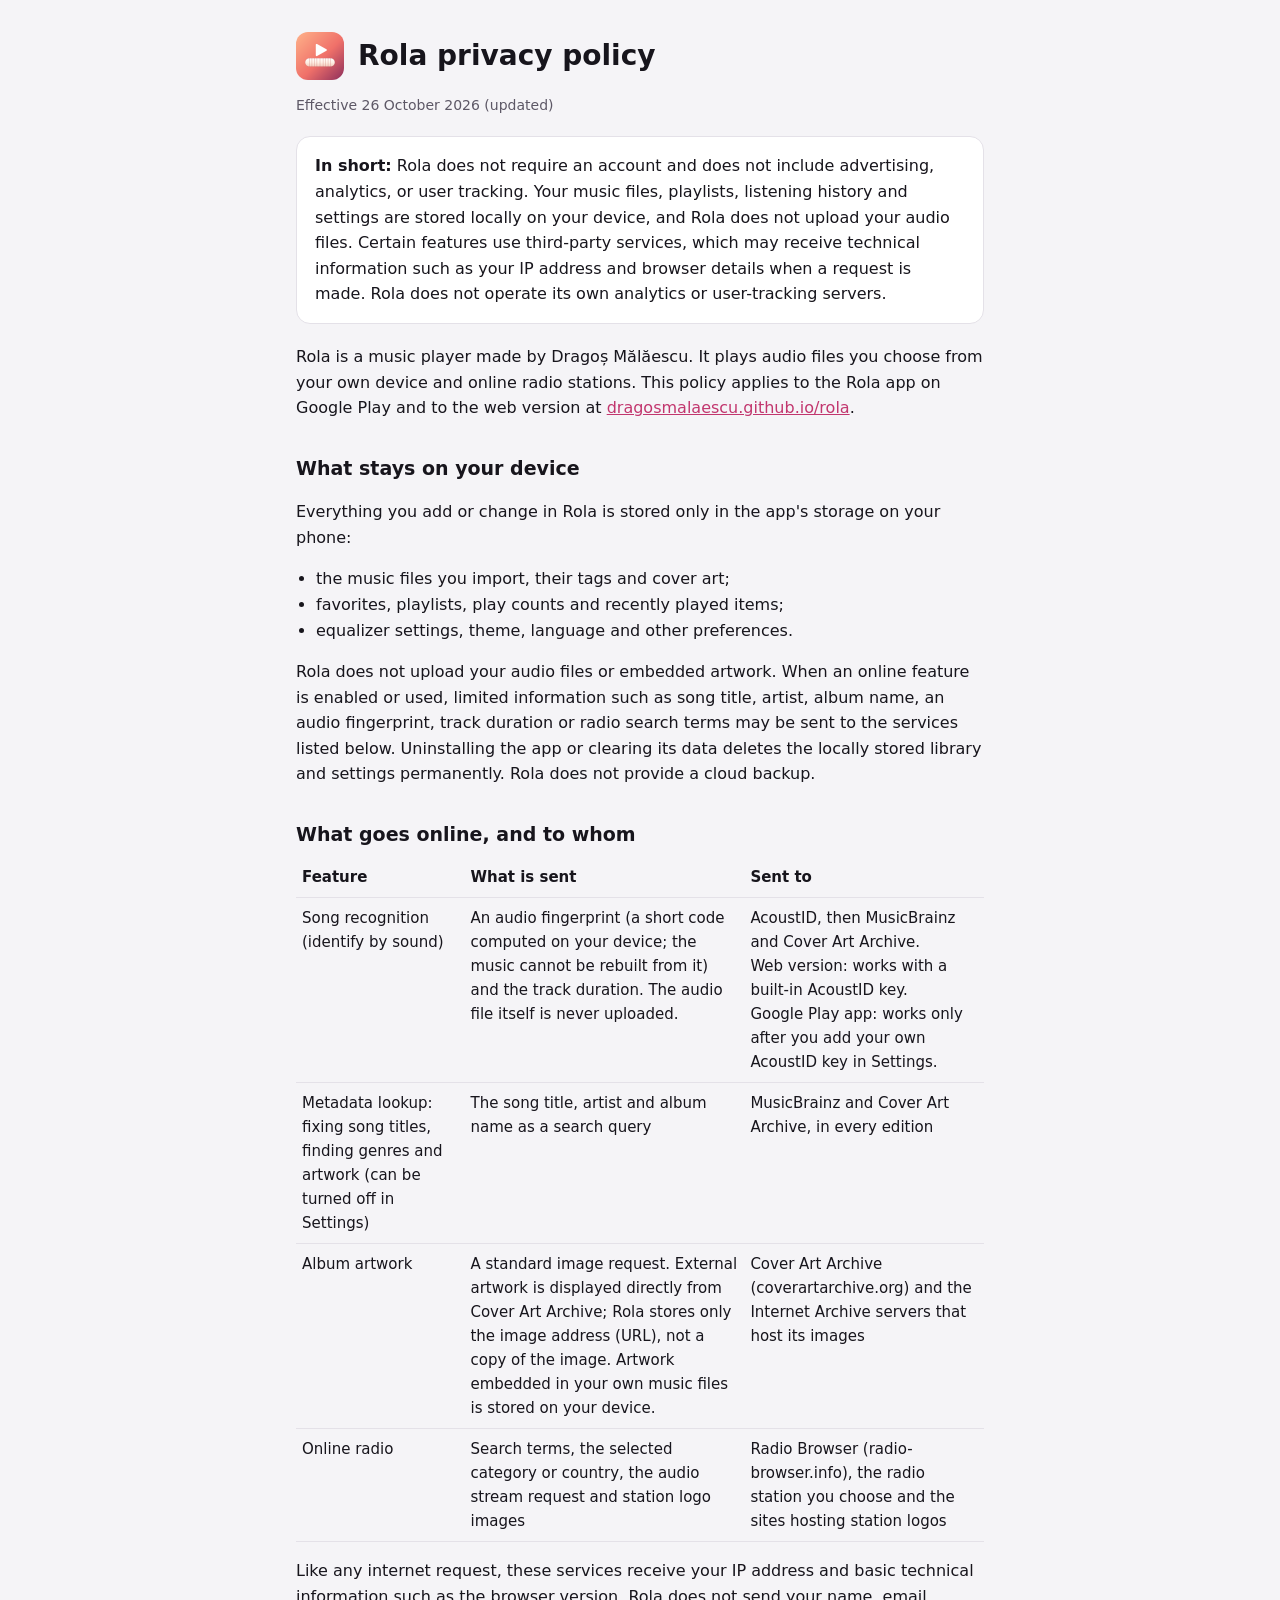
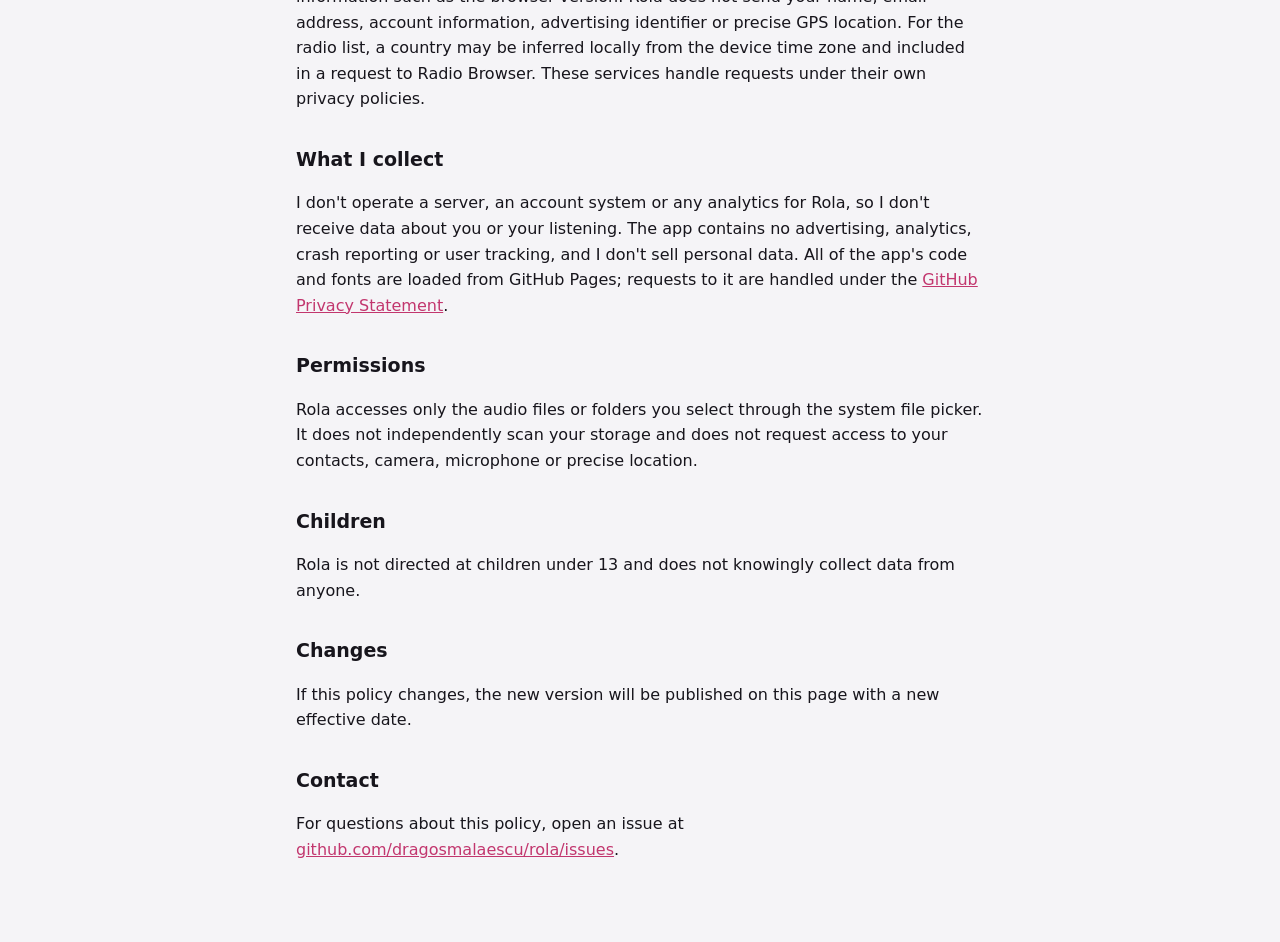
==== privacy.html @ ba3ff647 "Add files via upload" ====
<!doctype html>
<html lang="en">
<head>
<meta charset="utf-8">
<meta name="viewport" content="width=device-width,initial-scale=1">
<title>Rola – Privacy Policy</title>
<link rel="icon" href="favicon-32.png">
<style>
:root{--bg:#F5F4F7;--fg:#17151c;--muted:#5d5866;--card:#fff;--line:#e4e1e8;--acc:#c2366e}
@media (prefers-color-scheme:dark){:root{--bg:#0E0D11;--fg:#f2f0f5;--muted:#a7a1b0;--card:#18161d;--line:#2a2731;--acc:#f0619d}}
*{box-sizing:border-box}
body{margin:0;background:var(--bg);color:var(--fg);font:16px/1.6 system-ui,-apple-system,"Segoe UI",Roboto,sans-serif}
main{max-width:720px;margin:0 auto;padding:32px 16px 64px}
header{display:flex;align-items:center;gap:14px;margin-bottom:8px}
header img{width:48px;height:48px;border-radius:12px}
h1{font-size:28px;line-height:1.2;margin:0}
h2{font-size:19px;margin:32px 0 8px}
p,li{color:var(--fg)}
.muted{color:var(--muted);font-size:14px}
.card{background:var(--card);border:1px solid var(--line);border-radius:14px;padding:16px 18px;margin:20px 0}
ul{padding-left:20px}
a{color:var(--acc)}
.card p{margin:0}
table{width:100%;border-collapse:collapse;font-size:15px}
th,td{text-align:left;padding:8px 6px;border-bottom:1px solid var(--line);vertical-align:top}
th{font-weight:600}
</style>
</head>
<body>
<main>
<header><img src="icon-192.png" alt=""><h1>Rola privacy policy</h1></header>
<p class="muted">Effective 26 October 2026 (updated)</p>

<div class="card">
<p><strong>In short:</strong> Rola does not require an account and does not include advertising, analytics, or user tracking. Your music files, playlists, listening history and settings are stored locally on your device, and Rola does not upload your audio files. Certain features use third-party services, which may receive technical information such as your IP address and browser details when a request is made. Rola does not operate its own analytics or user-tracking servers.</p>
</div>

<p>Rola is a music player made by Dragoș Mălăescu. It plays audio files you choose from your own device and online radio stations. This policy applies to the Rola app on Google Play and to the web version at <a href="https://dragosmalaescu.github.io/rola/">dragosmalaescu.github.io/rola</a>.</p>

<h2>What stays on your device</h2>
<p>Everything you add or change in Rola is stored only in the app's storage on your phone:</p>
<ul>
<li>the music files you import, their tags and cover art;</li>
<li>favorites, playlists, play counts and recently played items;</li>
<li>equalizer settings, theme, language and other preferences.</li>
</ul>
<p>Rola does not upload your audio files or embedded artwork. When an online feature is enabled or used, limited information such as song title, artist, album name, an audio fingerprint, track duration or radio search terms may be sent to the services listed below. Uninstalling the app or clearing its data deletes the locally stored library and settings permanently. Rola does not provide a cloud backup.</p>

<h2>What goes online, and to whom</h2>
<table>
<tr><th>Feature</th><th>What is sent</th><th>Sent to</th></tr>
<tr><td>Song recognition (identify by sound)</td><td>An audio fingerprint (a short code computed on your device; the music cannot be rebuilt from it) and the track duration. The audio file itself is never uploaded.</td><td>AcoustID, then MusicBrainz and Cover Art Archive.<br>Web version: works with a built-in AcoustID key.<br>Google Play app: works only after you add your own AcoustID key in Settings.</td></tr>
<tr><td>Metadata lookup: fixing song titles, finding genres and artwork (can be turned off in Settings)</td><td>The song title, artist and album name as a search query</td><td>MusicBrainz and Cover Art Archive, in every edition</td></tr>
<tr><td>Album artwork</td><td>A standard image request. External artwork is displayed directly from Cover Art Archive; Rola stores only the image address (URL), not a copy of the image. Artwork embedded in your own music files is stored on your device.</td><td>Cover Art Archive (coverartarchive.org) and the Internet Archive servers that host its images</td></tr>
<tr><td>Online radio</td><td>Search terms, the selected category or country, the audio stream request and station logo images</td><td>Radio Browser (radio-browser.info), the radio station you choose and the sites hosting station logos</td></tr>
</table>
<p>Like any internet request, these services receive your IP address and basic technical information such as the browser version. Rola does not send your name, email address, account information, advertising identifier or precise GPS location. For the radio list, a country may be inferred locally from the device time zone and included in a request to Radio Browser. These services handle requests under their own privacy policies.</p>

<h2>What I collect</h2>
<p>I don't operate a server, an account system or any analytics for Rola, so I don't receive data about you or your listening. The app contains no advertising, analytics, crash reporting or user tracking, and I don't sell personal data. All of the app's code and fonts are loaded from GitHub Pages; requests to it are handled under the <a href="https://docs.github.com/en/site-policy/privacy-policies/github-general-privacy-statement">GitHub Privacy Statement</a>.</p>

<h2>Permissions</h2>
<p>Rola accesses only the audio files or folders you select through the system file picker. It does not independently scan your storage and does not request access to your contacts, camera, microphone or precise location.</p>

<h2>Children</h2>
<p>Rola is not directed at children under 13 and does not knowingly collect data from anyone.</p>

<h2>Changes</h2>
<p>If this policy changes, the new version will be published on this page with a new effective date.</p>

<h2>Contact</h2>
<p>For questions about this policy, open an issue at <a href="https://github.com/dragosmalaescu/rola/issues">github.com/dragosmalaescu/rola/issues</a>.</p>
</main>
</body>
</html>
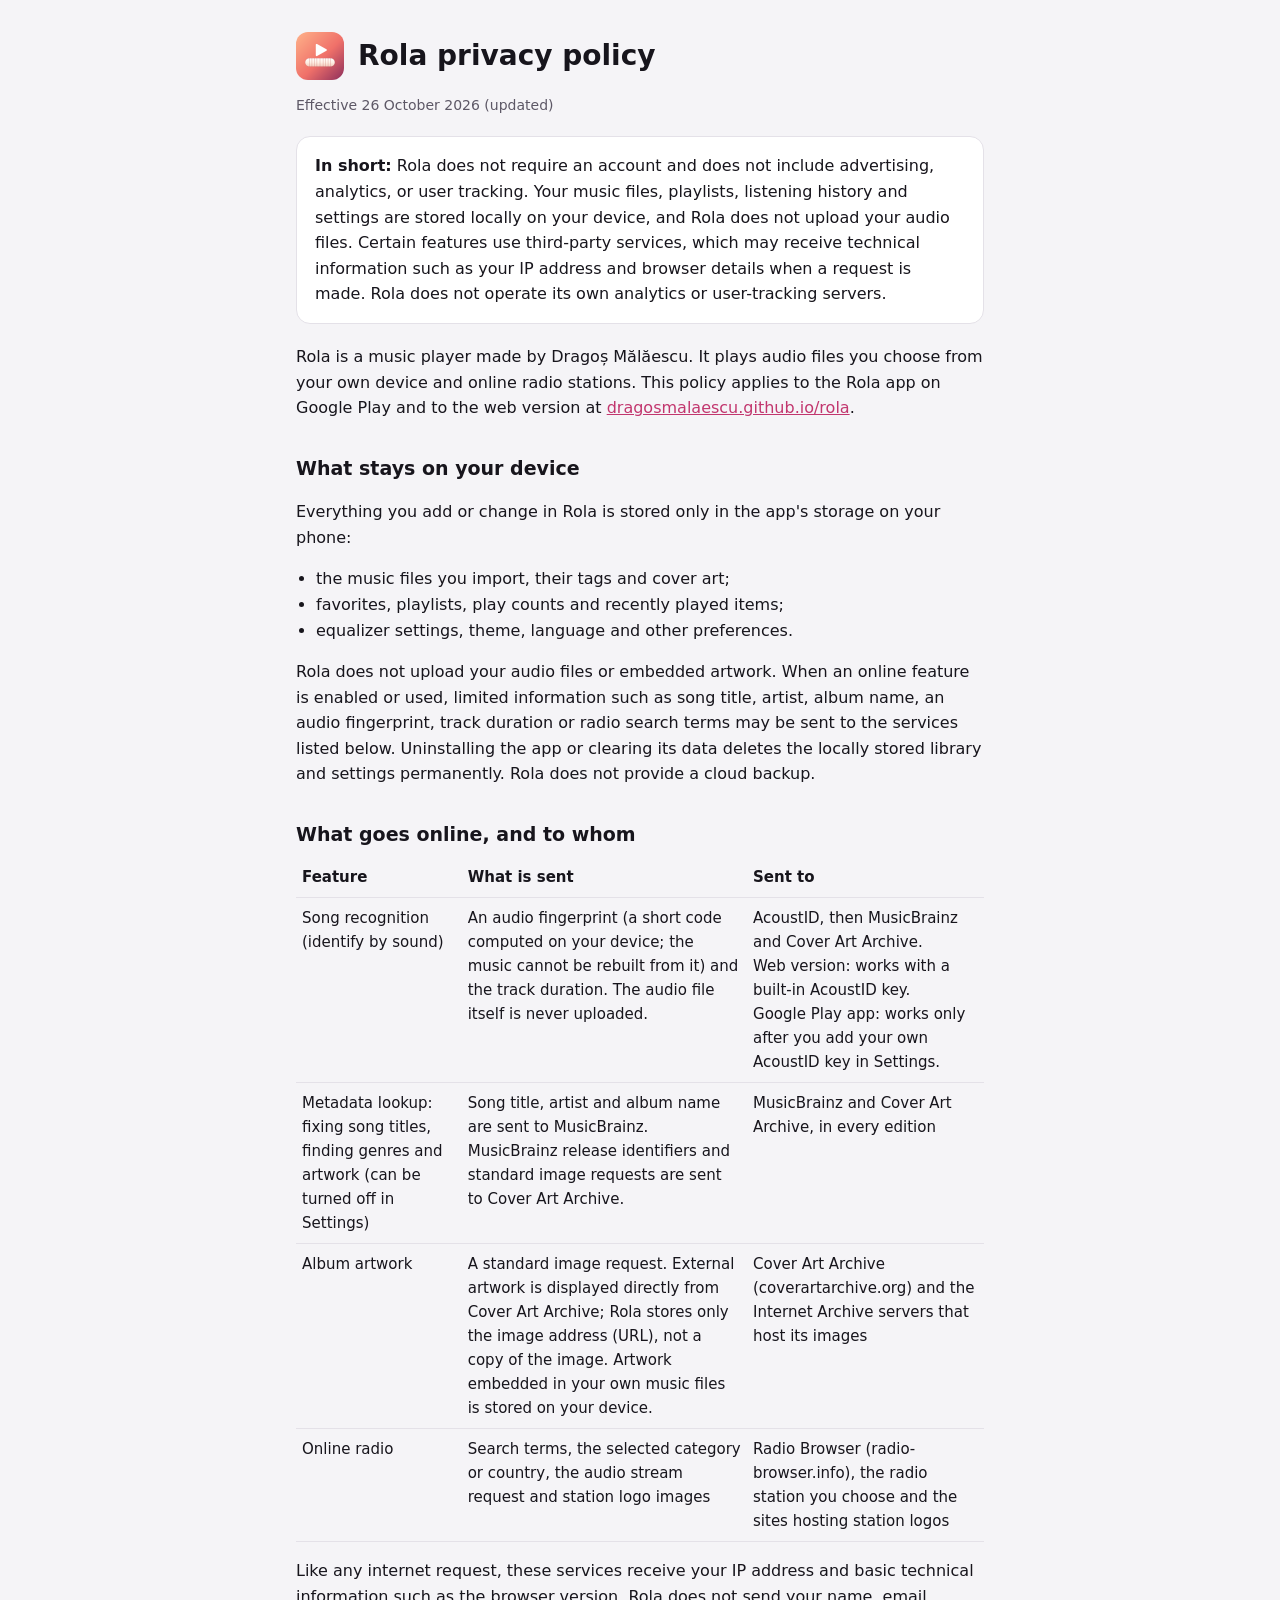
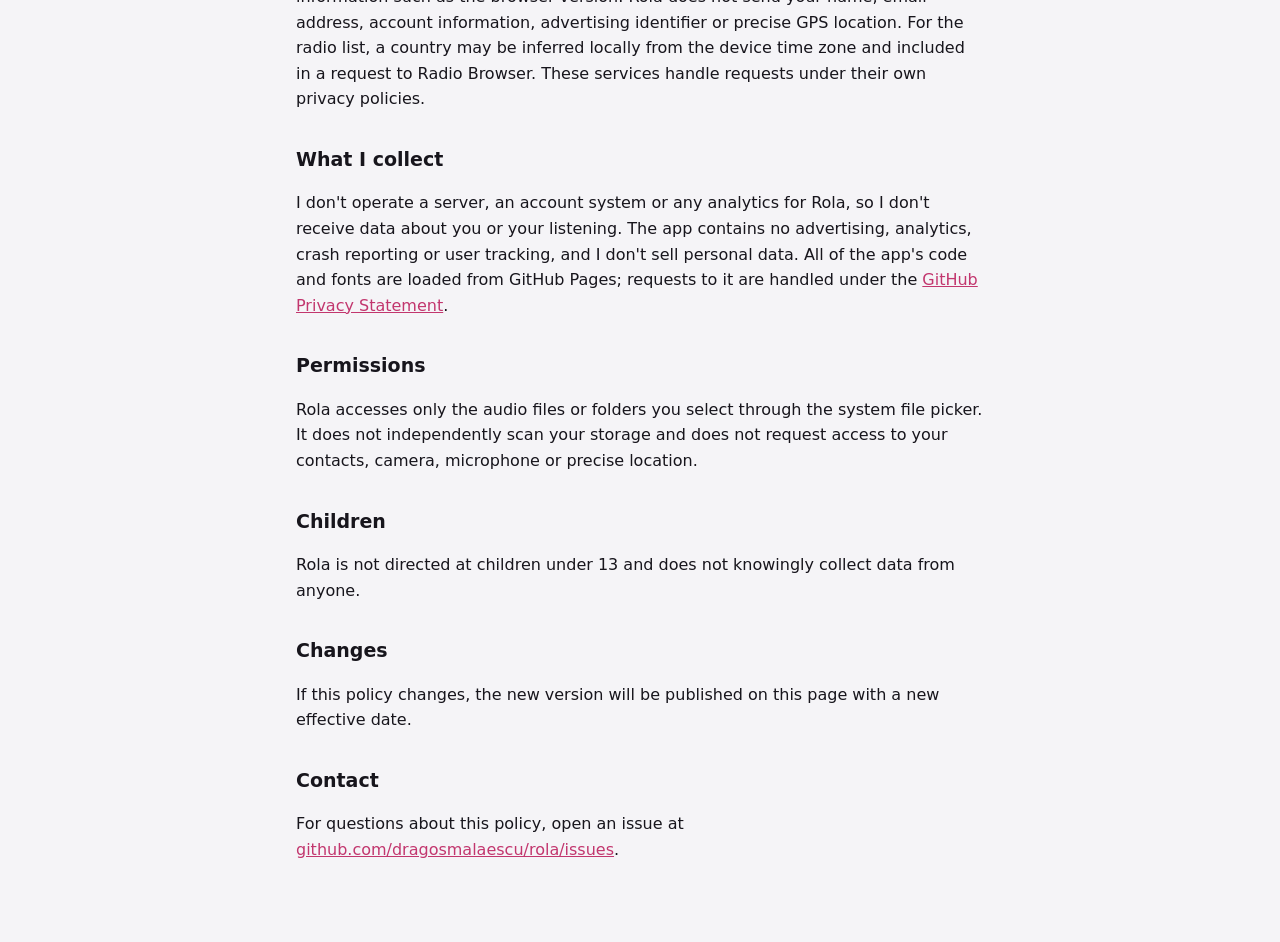
==== commit 057b3aa8: "Add files via upload" ====
--- a/privacy.html
+++ b/privacy.html
@@ -50,7 +50,7 @@
 <table>
 <tr><th>Feature</th><th>What is sent</th><th>Sent to</th></tr>
 <tr><td>Song recognition (identify by sound)</td><td>An audio fingerprint (a short code computed on your device; the music cannot be rebuilt from it) and the track duration. The audio file itself is never uploaded.</td><td>AcoustID, then MusicBrainz and Cover Art Archive.<br>Web version: works with a built-in AcoustID key.<br>Google Play app: works only after you add your own AcoustID key in Settings.</td></tr>
-<tr><td>Metadata lookup: fixing song titles, finding genres and artwork (can be turned off in Settings)</td><td>The song title, artist and album name as a search query</td><td>MusicBrainz and Cover Art Archive, in every edition</td></tr>
+<tr><td>Metadata lookup: fixing song titles, finding genres and artwork (can be turned off in Settings)</td><td>Song title, artist and album name are sent to MusicBrainz. MusicBrainz release identifiers and standard image requests are sent to Cover Art Archive.</td><td>MusicBrainz and Cover Art Archive, in every edition</td></tr>
 <tr><td>Album artwork</td><td>A standard image request. External artwork is displayed directly from Cover Art Archive; Rola stores only the image address (URL), not a copy of the image. Artwork embedded in your own music files is stored on your device.</td><td>Cover Art Archive (coverartarchive.org) and the Internet Archive servers that host its images</td></tr>
 <tr><td>Online radio</td><td>Search terms, the selected category or country, the audio stream request and station logo images</td><td>Radio Browser (radio-browser.info), the radio station you choose and the sites hosting station logos</td></tr>
 </table>
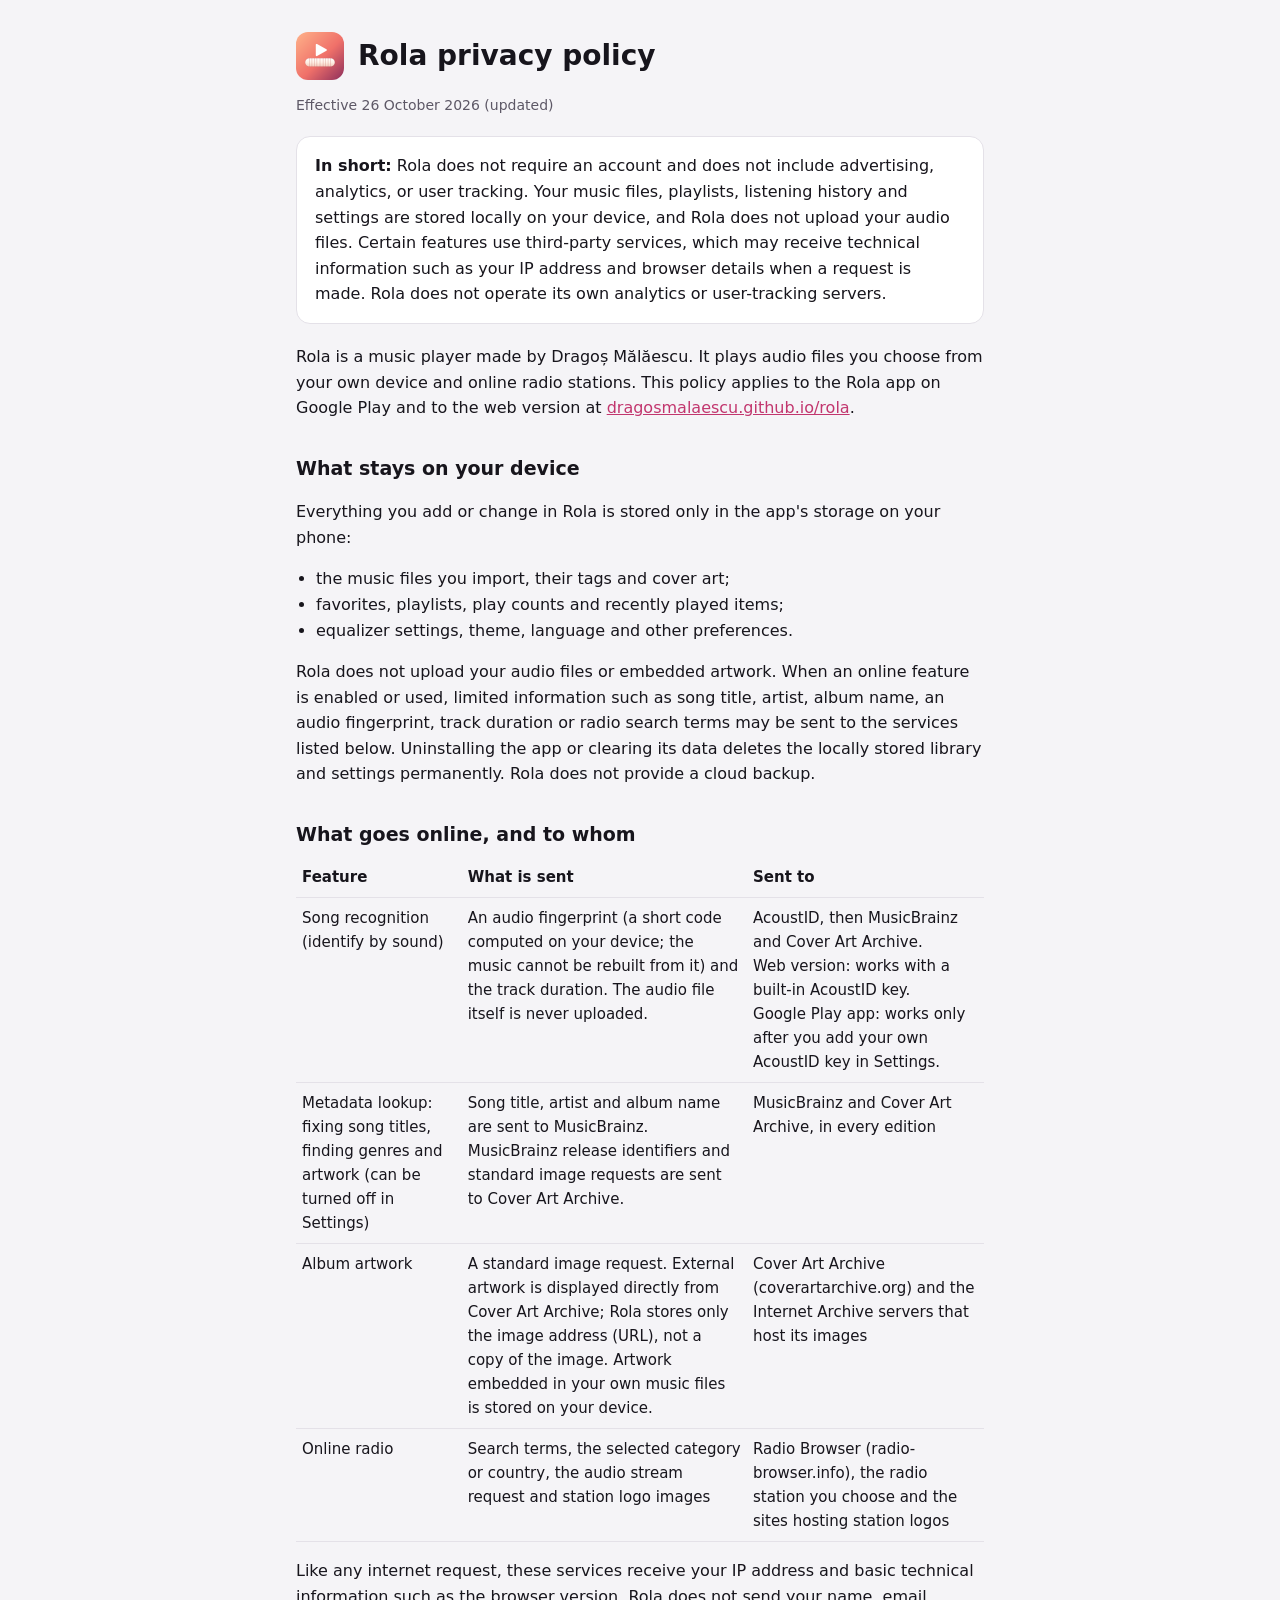
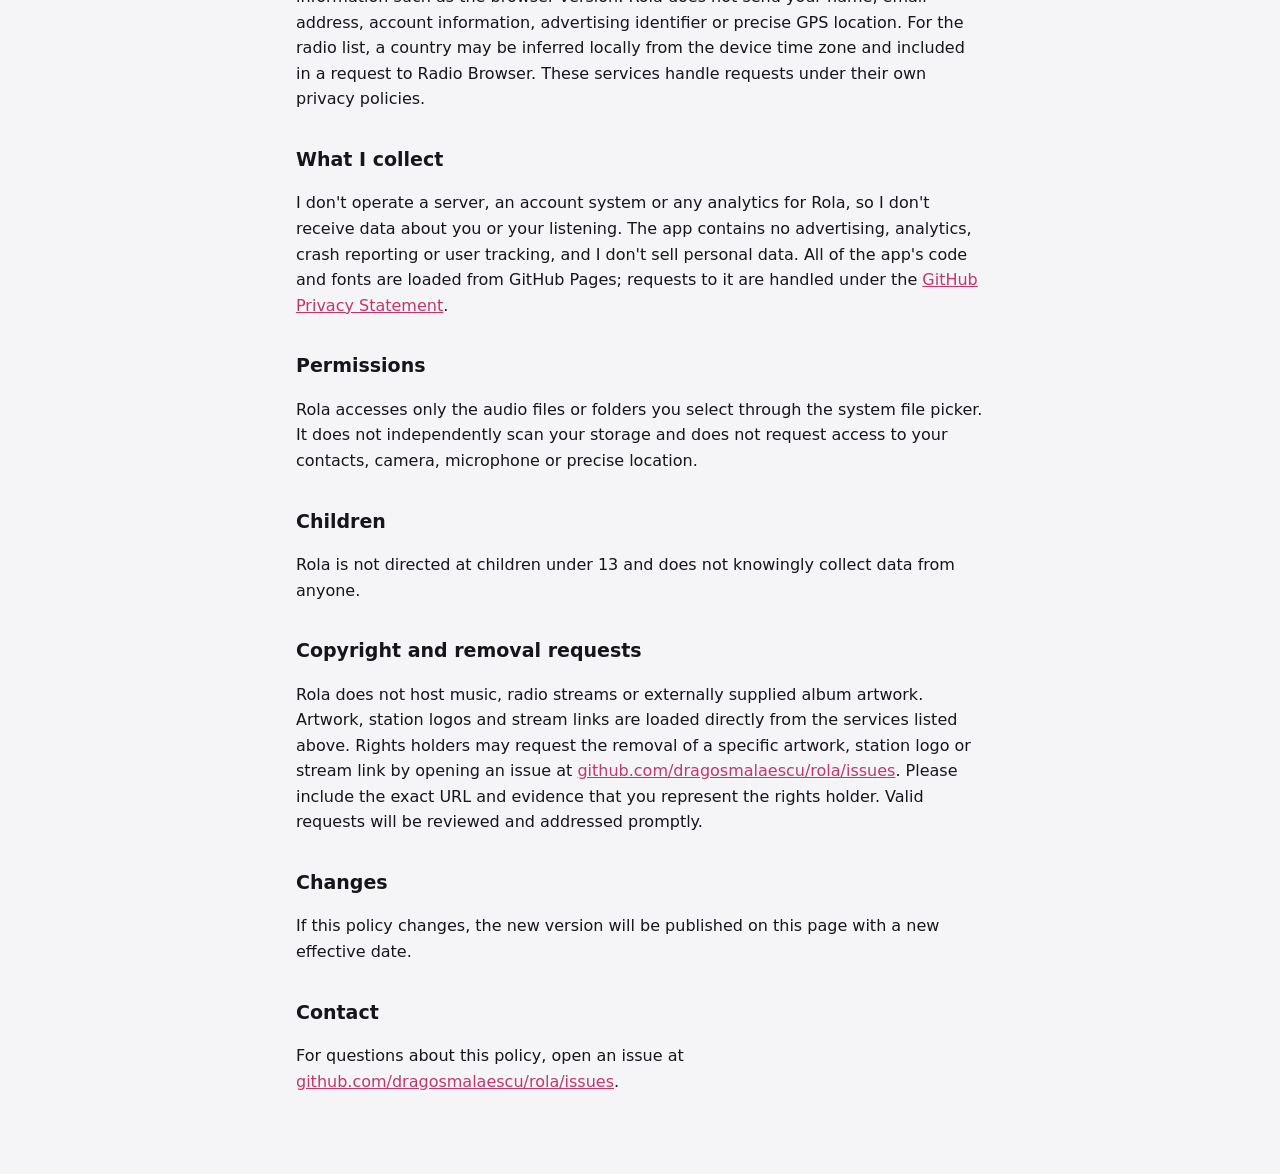
==== commit a41ae5bd: "Add files via upload" ====
--- a/privacy.html
+++ b/privacy.html
@@ -65,6 +65,9 @@
 <h2>Children</h2>
 <p>Rola is not directed at children under 13 and does not knowingly collect data from anyone.</p>
 
+<h2>Copyright and removal requests</h2>
+<p>Rola does not host music, radio streams or externally supplied album artwork. Artwork, station logos and stream links are loaded directly from the services listed above. Rights holders may request the removal of a specific artwork, station logo or stream link by opening an issue at <a href="https://github.com/dragosmalaescu/rola/issues">github.com/dragosmalaescu/rola/issues</a>. Please include the exact URL and evidence that you represent the rights holder. Valid requests will be reviewed and addressed promptly.</p>
+
 <h2>Changes</h2>
 <p>If this policy changes, the new version will be published on this page with a new effective date.</p>
 
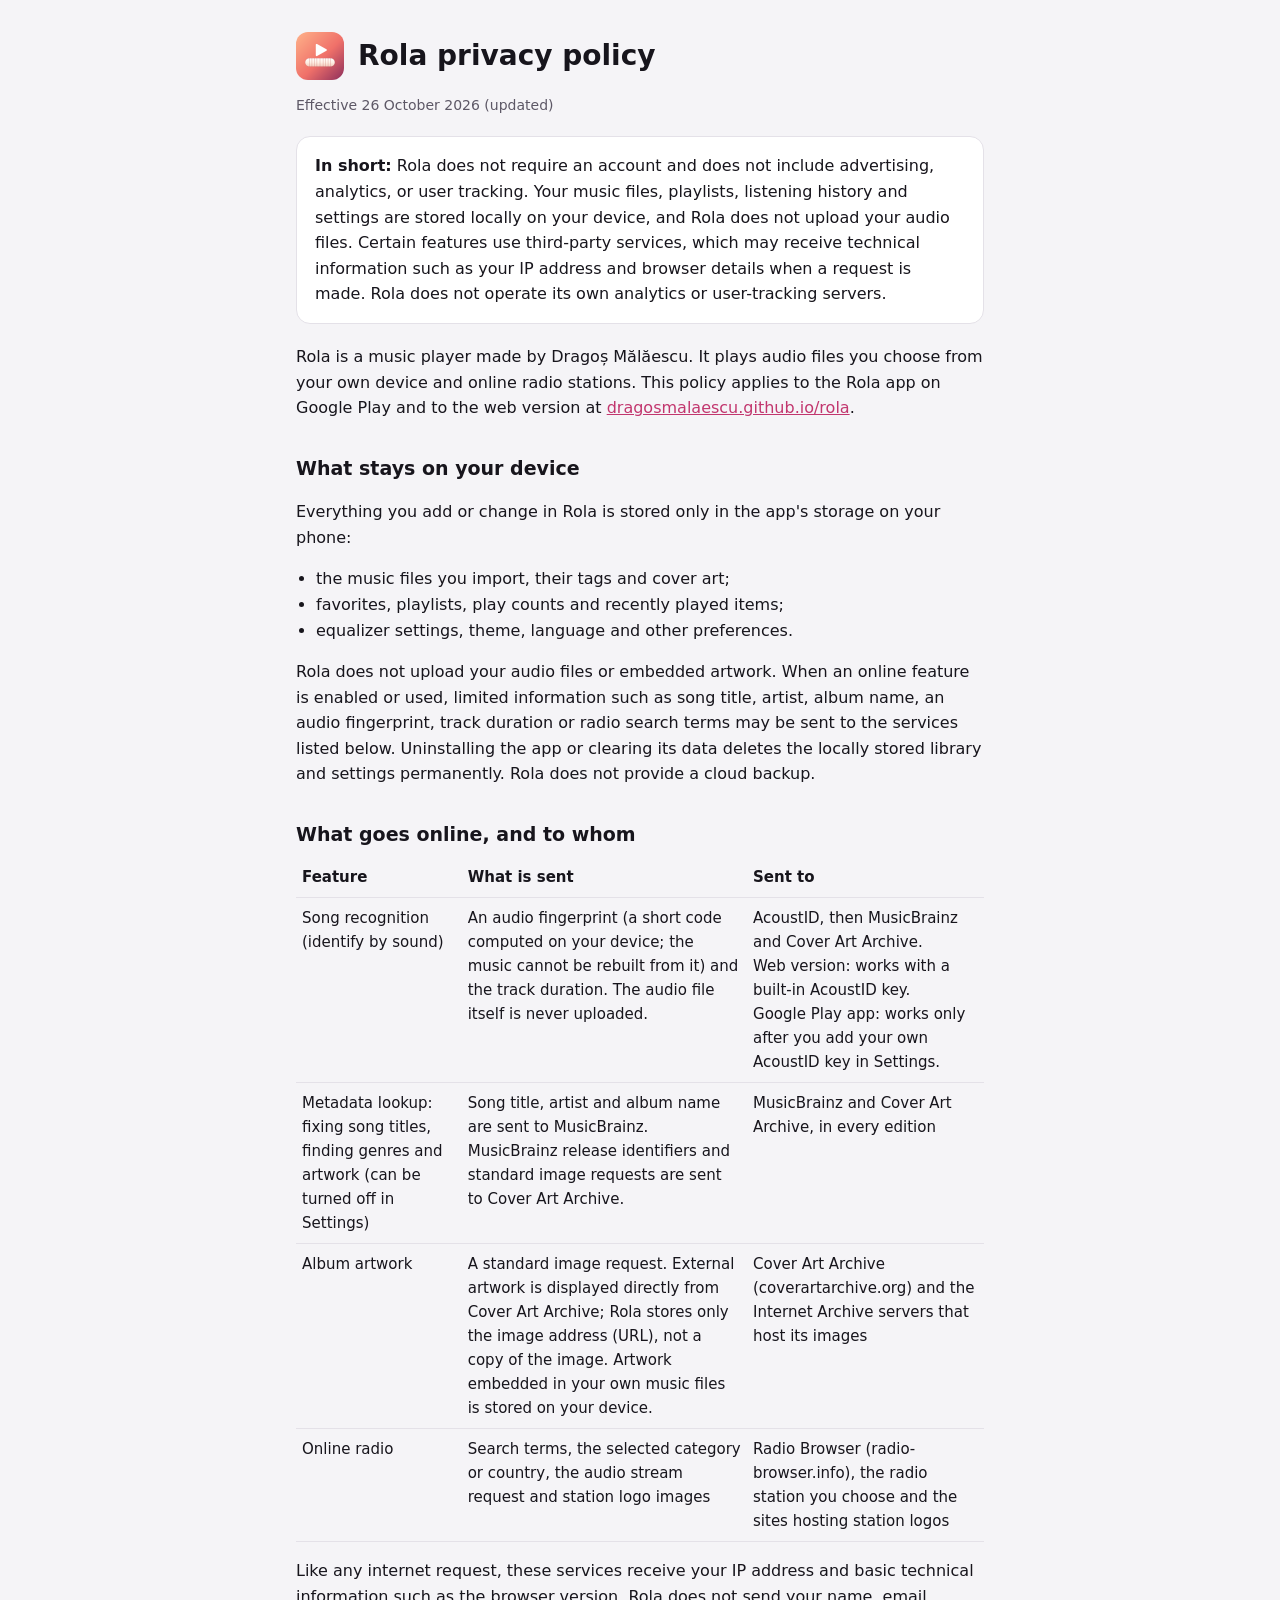
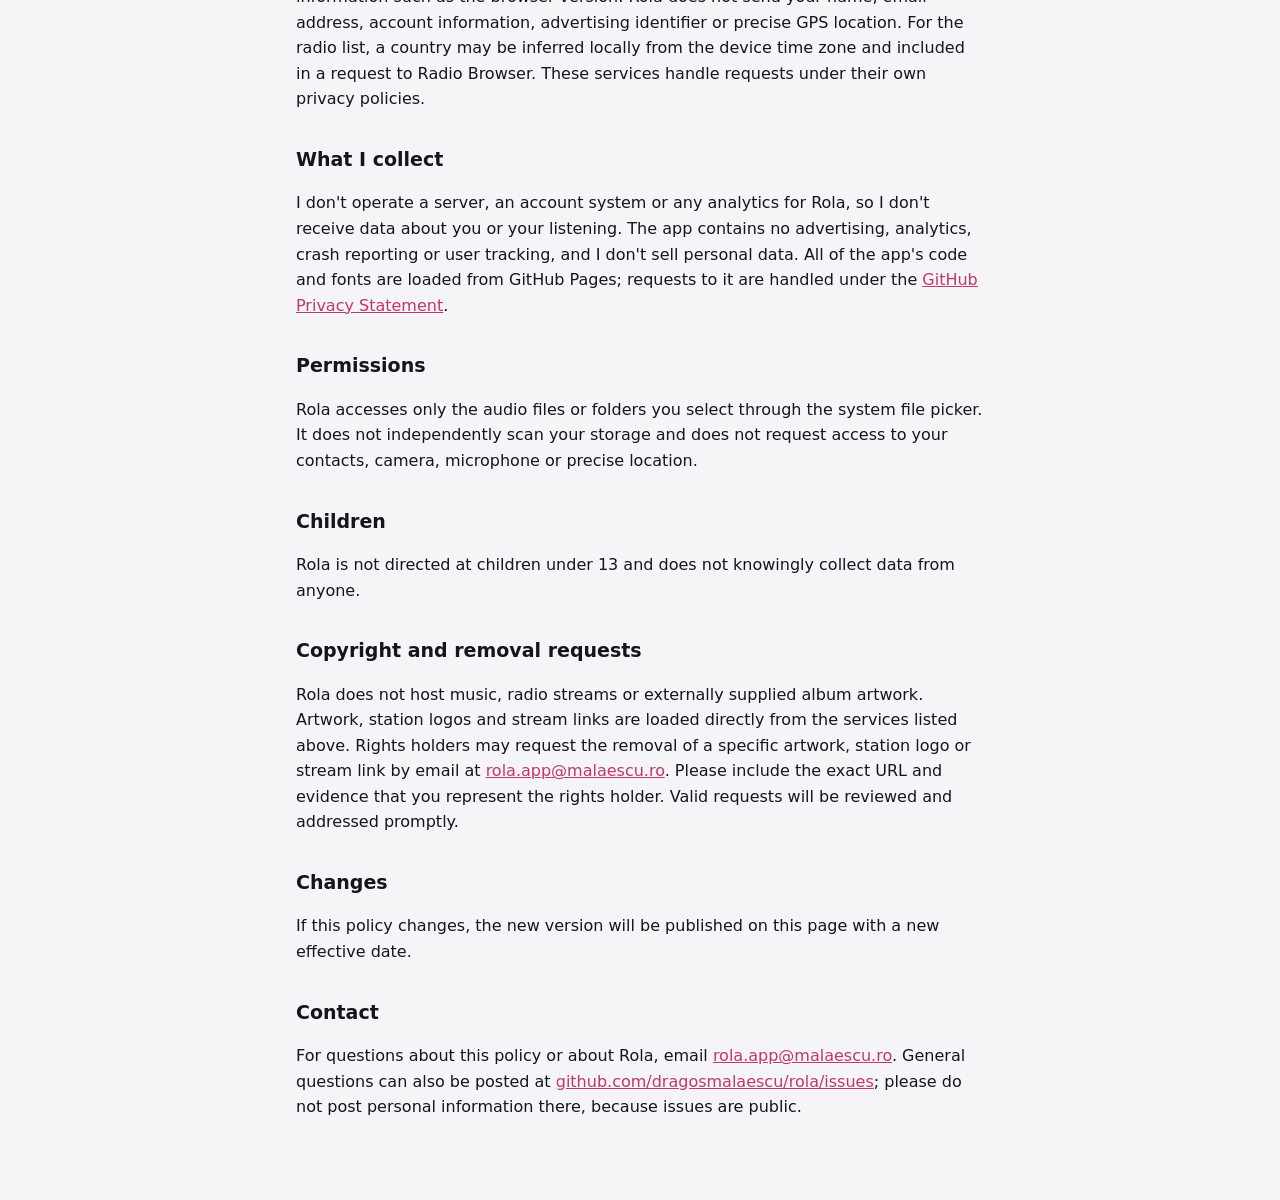
==== commit ef37ac0d: "Add files via upload" ====
--- a/privacy.html
+++ b/privacy.html
@@ -66,13 +66,13 @@
 <p>Rola is not directed at children under 13 and does not knowingly collect data from anyone.</p>
 
 <h2>Copyright and removal requests</h2>
-<p>Rola does not host music, radio streams or externally supplied album artwork. Artwork, station logos and stream links are loaded directly from the services listed above. Rights holders may request the removal of a specific artwork, station logo or stream link by opening an issue at <a href="https://github.com/dragosmalaescu/rola/issues">github.com/dragosmalaescu/rola/issues</a>. Please include the exact URL and evidence that you represent the rights holder. Valid requests will be reviewed and addressed promptly.</p>
+<p>Rola does not host music, radio streams or externally supplied album artwork. Artwork, station logos and stream links are loaded directly from the services listed above. Rights holders may request the removal of a specific artwork, station logo or stream link by email at <a href="mailto:rola.app@malaescu.ro">rola.app@malaescu.ro</a>. Please include the exact URL and evidence that you represent the rights holder. Valid requests will be reviewed and addressed promptly.</p>
 
 <h2>Changes</h2>
 <p>If this policy changes, the new version will be published on this page with a new effective date.</p>
 
 <h2>Contact</h2>
-<p>For questions about this policy, open an issue at <a href="https://github.com/dragosmalaescu/rola/issues">github.com/dragosmalaescu/rola/issues</a>.</p>
+<p>For questions about this policy or about Rola, email <a href="mailto:rola.app@malaescu.ro">rola.app@malaescu.ro</a>. General questions can also be posted at <a href="https://github.com/dragosmalaescu/rola/issues">github.com/dragosmalaescu/rola/issues</a>; please do not post personal information there, because issues are public.</p>
 </main>
 </body>
 </html>
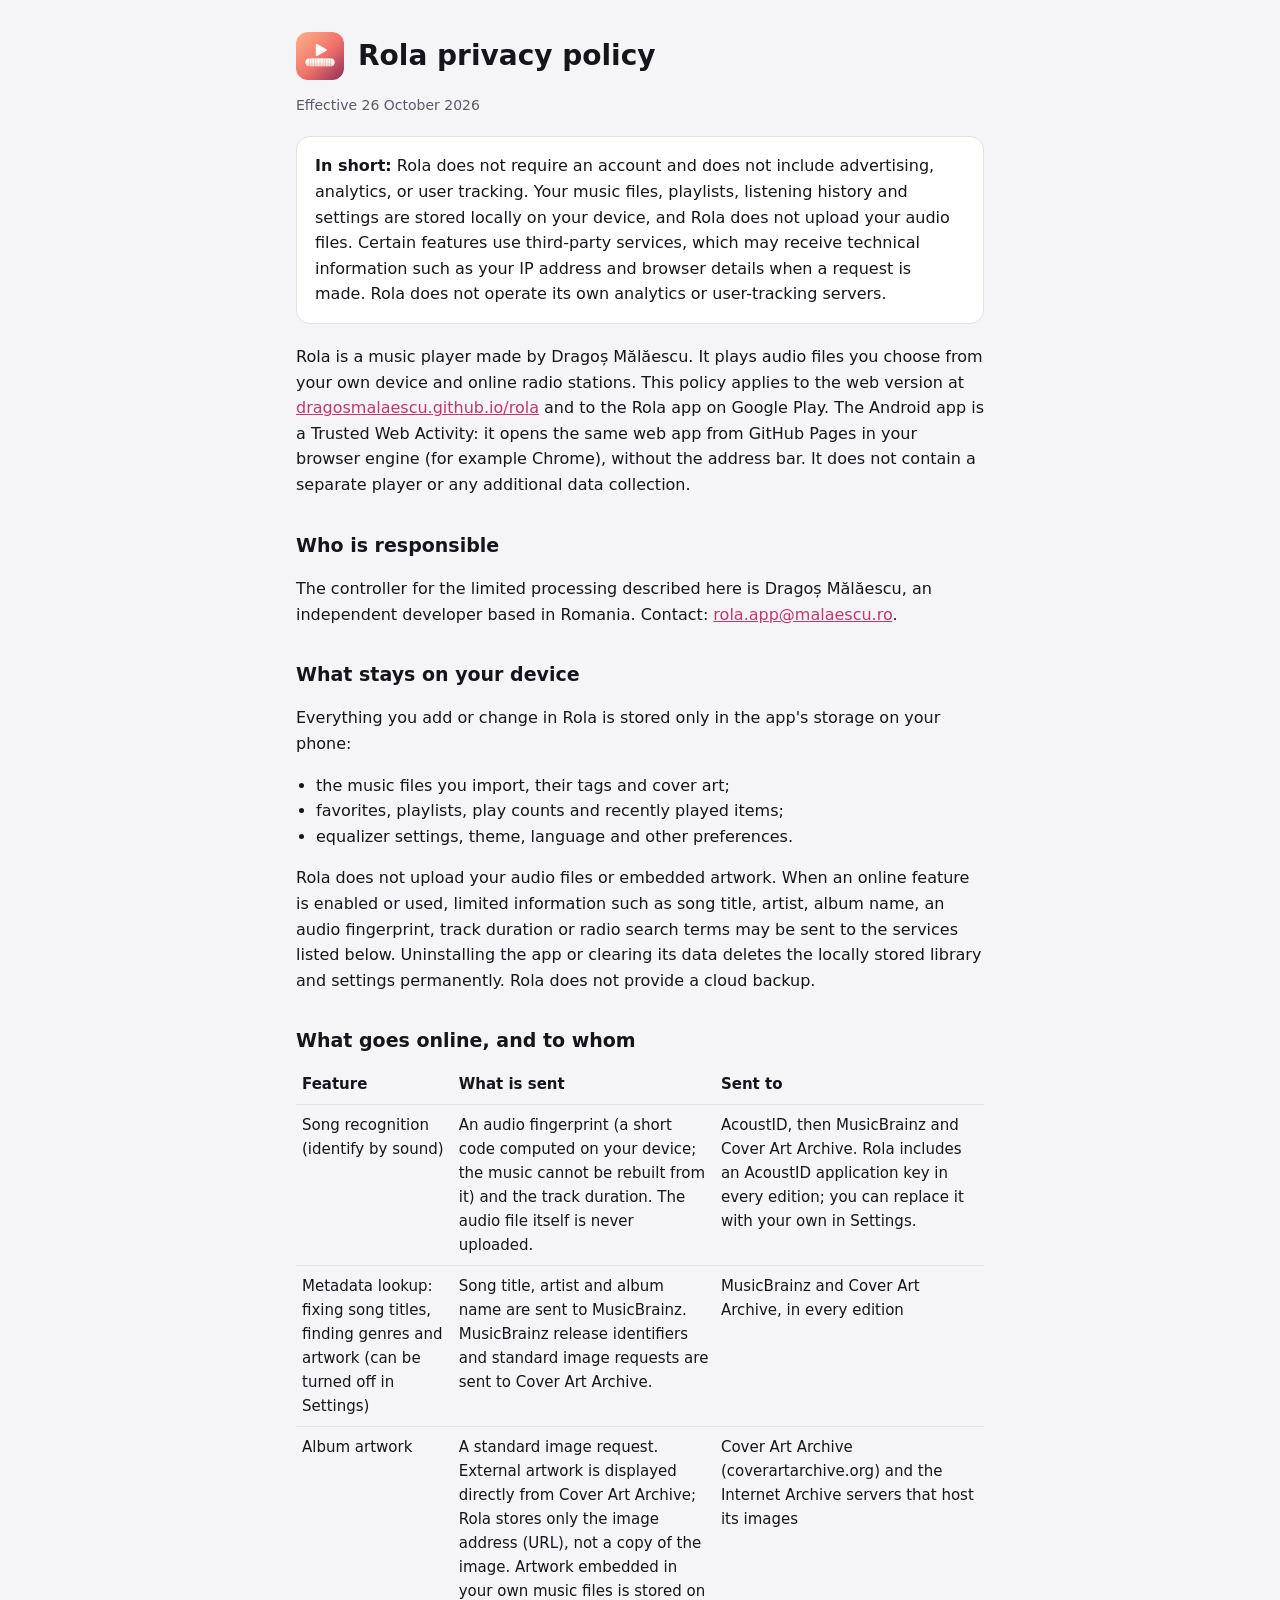
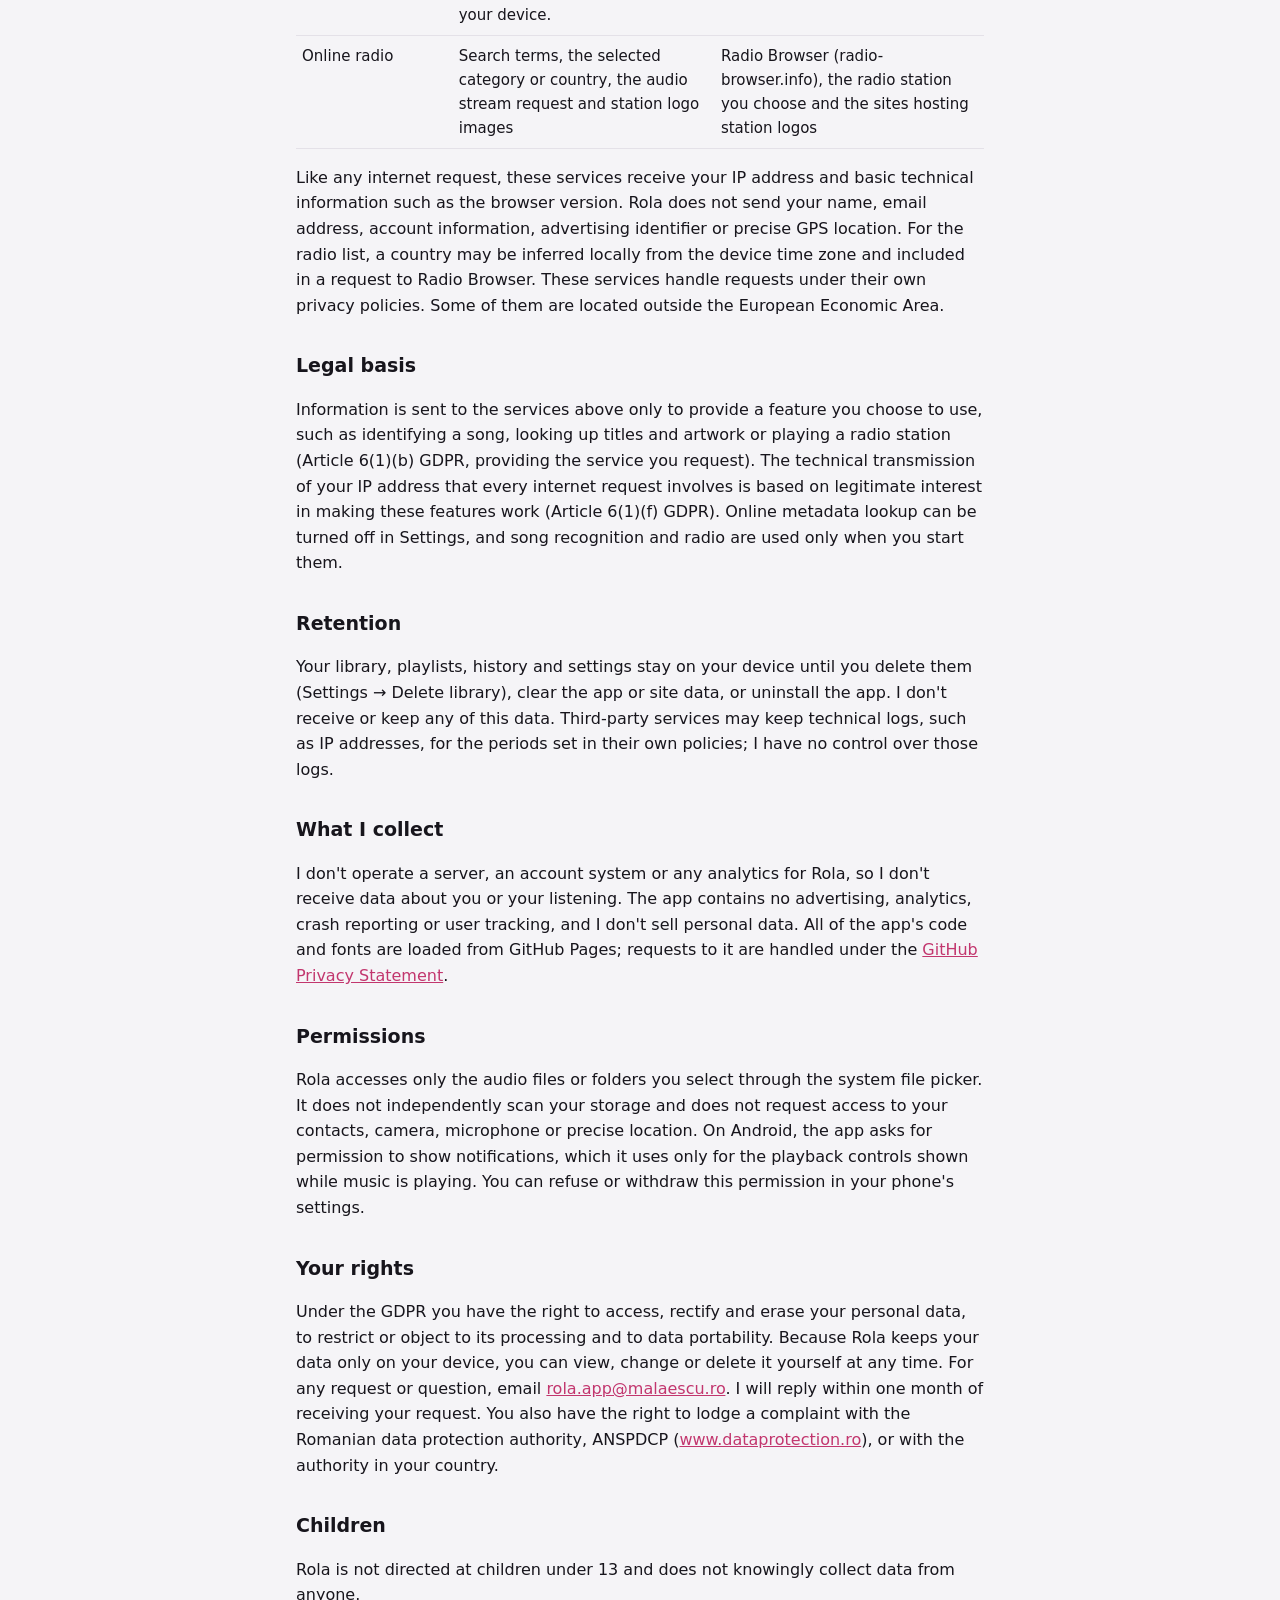
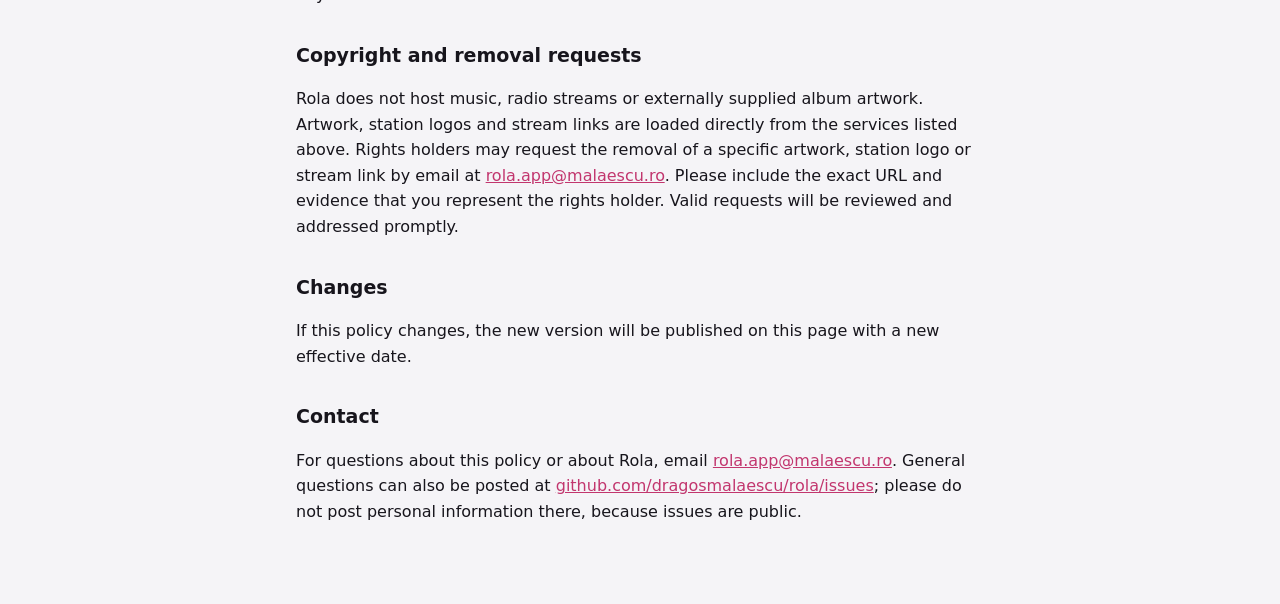
==== commit f5016594: "Add files via upload" ====
--- a/privacy.html
+++ b/privacy.html
@@ -29,13 +29,16 @@
 <body>
 <main>
 <header><img src="icon-192.png" alt=""><h1>Rola privacy policy</h1></header>
-<p class="muted">Effective 26 October 2026 (updated)</p>
+<p class="muted">Effective 26 October 2026</p>
 
 <div class="card">
 <p><strong>In short:</strong> Rola does not require an account and does not include advertising, analytics, or user tracking. Your music files, playlists, listening history and settings are stored locally on your device, and Rola does not upload your audio files. Certain features use third-party services, which may receive technical information such as your IP address and browser details when a request is made. Rola does not operate its own analytics or user-tracking servers.</p>
 </div>
 
-<p>Rola is a music player made by Dragoș Mălăescu. It plays audio files you choose from your own device and online radio stations. This policy applies to the Rola app on Google Play and to the web version at <a href="https://dragosmalaescu.github.io/rola/">dragosmalaescu.github.io/rola</a>.</p>
+<p>Rola is a music player made by Dragoș Mălăescu. It plays audio files you choose from your own device and online radio stations. This policy applies to the web version at <a href="https://dragosmalaescu.github.io/rola/">dragosmalaescu.github.io/rola</a> and to the Rola app on Google Play. The Android app is a Trusted Web Activity: it opens the same web app from GitHub Pages in your browser engine (for example Chrome), without the address bar. It does not contain a separate player or any additional data collection.</p>
+
+<h2>Who is responsible</h2>
+<p>The controller for the limited processing described here is Dragoș Mălăescu, an independent developer based in Romania. Contact: <a href="mailto:rola.app@malaescu.ro">rola.app@malaescu.ro</a>.</p>
 
 <h2>What stays on your device</h2>
 <p>Everything you add or change in Rola is stored only in the app's storage on your phone:</p>
@@ -49,18 +52,27 @@
 <h2>What goes online, and to whom</h2>
 <table>
 <tr><th>Feature</th><th>What is sent</th><th>Sent to</th></tr>
-<tr><td>Song recognition (identify by sound)</td><td>An audio fingerprint (a short code computed on your device; the music cannot be rebuilt from it) and the track duration. The audio file itself is never uploaded.</td><td>AcoustID, then MusicBrainz and Cover Art Archive.<br>Web version: works with a built-in AcoustID key.<br>Google Play app: works only after you add your own AcoustID key in Settings.</td></tr>
+<tr><td>Song recognition (identify by sound)</td><td>An audio fingerprint (a short code computed on your device; the music cannot be rebuilt from it) and the track duration. The audio file itself is never uploaded.</td><td>AcoustID, then MusicBrainz and Cover Art Archive. Rola includes an AcoustID application key in every edition; you can replace it with your own in Settings.</td></tr>
 <tr><td>Metadata lookup: fixing song titles, finding genres and artwork (can be turned off in Settings)</td><td>Song title, artist and album name are sent to MusicBrainz. MusicBrainz release identifiers and standard image requests are sent to Cover Art Archive.</td><td>MusicBrainz and Cover Art Archive, in every edition</td></tr>
 <tr><td>Album artwork</td><td>A standard image request. External artwork is displayed directly from Cover Art Archive; Rola stores only the image address (URL), not a copy of the image. Artwork embedded in your own music files is stored on your device.</td><td>Cover Art Archive (coverartarchive.org) and the Internet Archive servers that host its images</td></tr>
 <tr><td>Online radio</td><td>Search terms, the selected category or country, the audio stream request and station logo images</td><td>Radio Browser (radio-browser.info), the radio station you choose and the sites hosting station logos</td></tr>
 </table>
-<p>Like any internet request, these services receive your IP address and basic technical information such as the browser version. Rola does not send your name, email address, account information, advertising identifier or precise GPS location. For the radio list, a country may be inferred locally from the device time zone and included in a request to Radio Browser. These services handle requests under their own privacy policies.</p>
+<p>Like any internet request, these services receive your IP address and basic technical information such as the browser version. Rola does not send your name, email address, account information, advertising identifier or precise GPS location. For the radio list, a country may be inferred locally from the device time zone and included in a request to Radio Browser. These services handle requests under their own privacy policies. Some of them are located outside the European Economic Area.</p>
+
+<h2>Legal basis</h2>
+<p>Information is sent to the services above only to provide a feature you choose to use, such as identifying a song, looking up titles and artwork or playing a radio station (Article 6(1)(b) GDPR, providing the service you request). The technical transmission of your IP address that every internet request involves is based on legitimate interest in making these features work (Article 6(1)(f) GDPR). Online metadata lookup can be turned off in Settings, and song recognition and radio are used only when you start them.</p>
+
+<h2>Retention</h2>
+<p>Your library, playlists, history and settings stay on your device until you delete them (Settings → Delete library), clear the app or site data, or uninstall the app. I don't receive or keep any of this data. Third-party services may keep technical logs, such as IP addresses, for the periods set in their own policies; I have no control over those logs.</p>
 
 <h2>What I collect</h2>
 <p>I don't operate a server, an account system or any analytics for Rola, so I don't receive data about you or your listening. The app contains no advertising, analytics, crash reporting or user tracking, and I don't sell personal data. All of the app's code and fonts are loaded from GitHub Pages; requests to it are handled under the <a href="https://docs.github.com/en/site-policy/privacy-policies/github-general-privacy-statement">GitHub Privacy Statement</a>.</p>
 
 <h2>Permissions</h2>
-<p>Rola accesses only the audio files or folders you select through the system file picker. It does not independently scan your storage and does not request access to your contacts, camera, microphone or precise location.</p>
+<p>Rola accesses only the audio files or folders you select through the system file picker. It does not independently scan your storage and does not request access to your contacts, camera, microphone or precise location. On Android, the app asks for permission to show notifications, which it uses only for the playback controls shown while music is playing. You can refuse or withdraw this permission in your phone's settings.</p>
+
+<h2>Your rights</h2>
+<p>Under the GDPR you have the right to access, rectify and erase your personal data, to restrict or object to its processing and to data portability. Because Rola keeps your data only on your device, you can view, change or delete it yourself at any time. For any request or question, email <a href="mailto:rola.app@malaescu.ro">rola.app@malaescu.ro</a>. I will reply within one month of receiving your request. You also have the right to lodge a complaint with the Romanian data protection authority, ANSPDCP (<a href="https://www.dataprotection.ro">www.dataprotection.ro</a>), or with the authority in your country.</p>
 
 <h2>Children</h2>
 <p>Rola is not directed at children under 13 and does not knowingly collect data from anyone.</p>
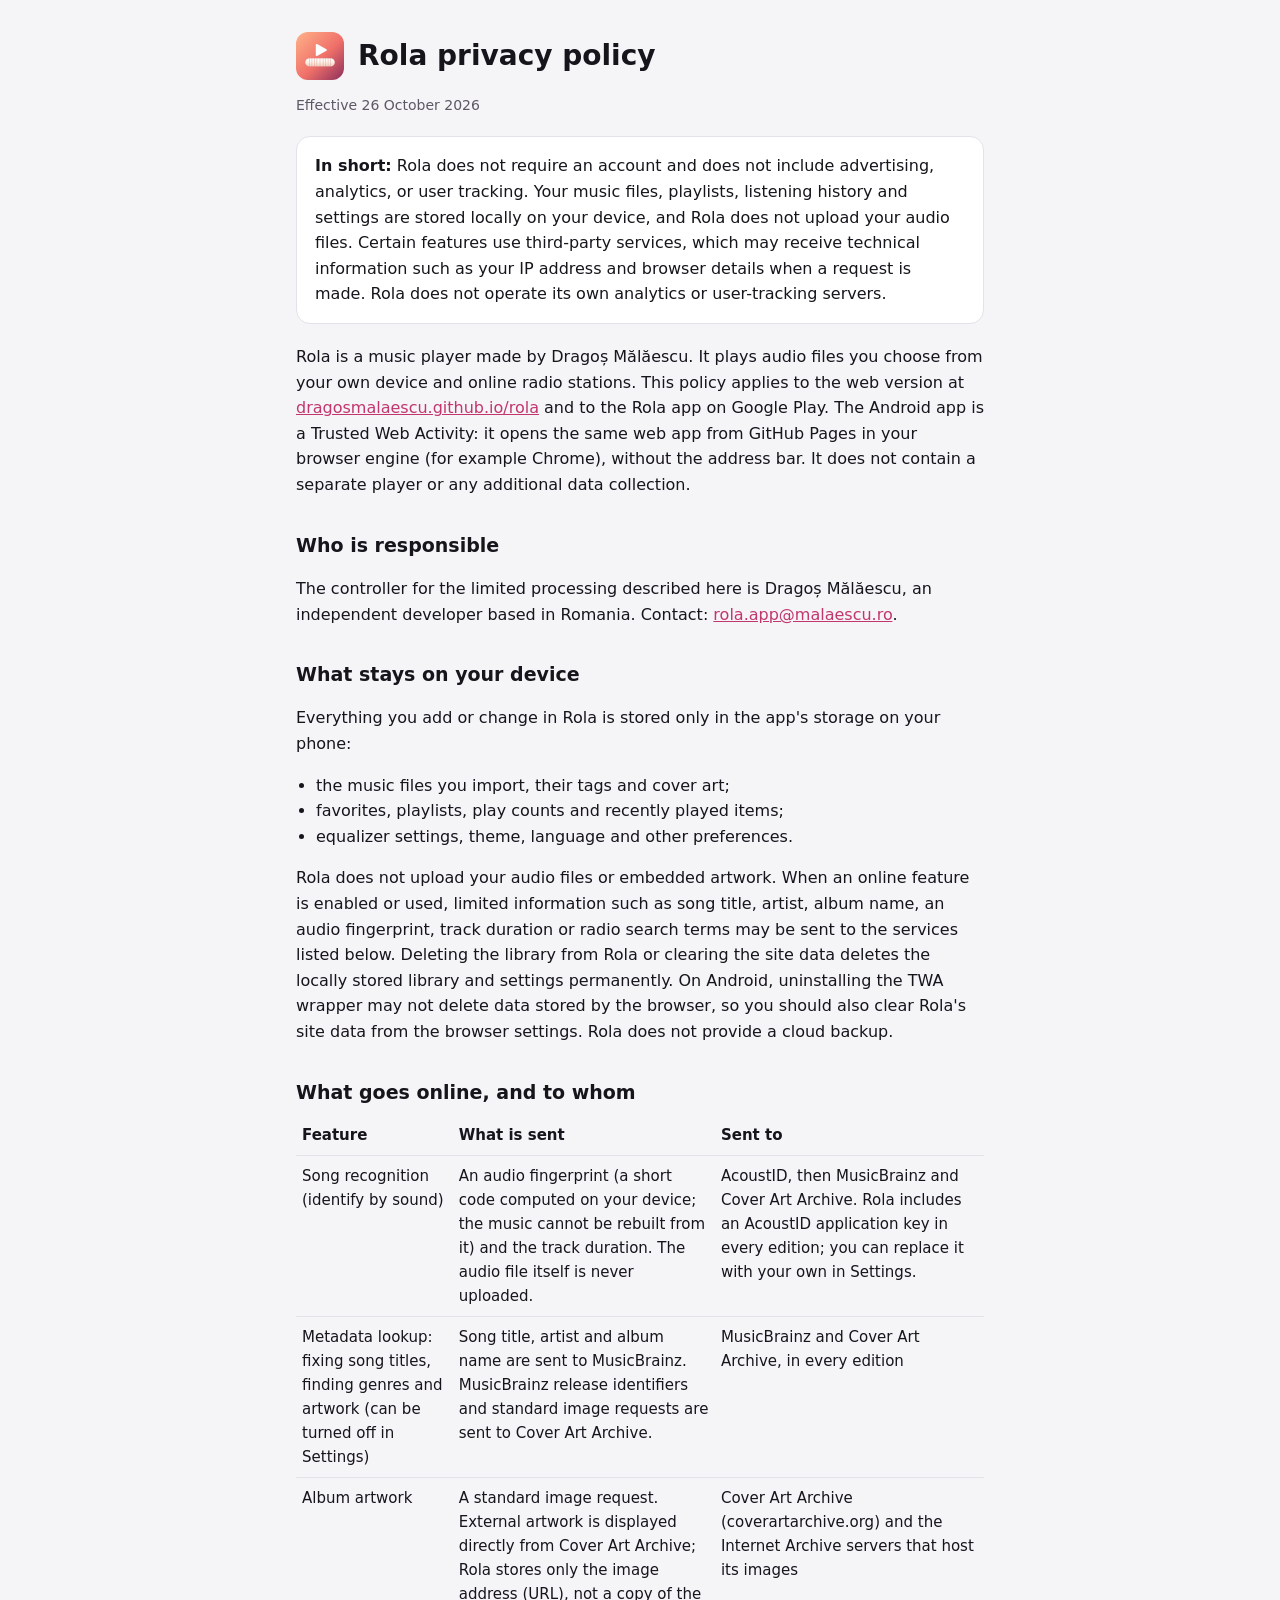
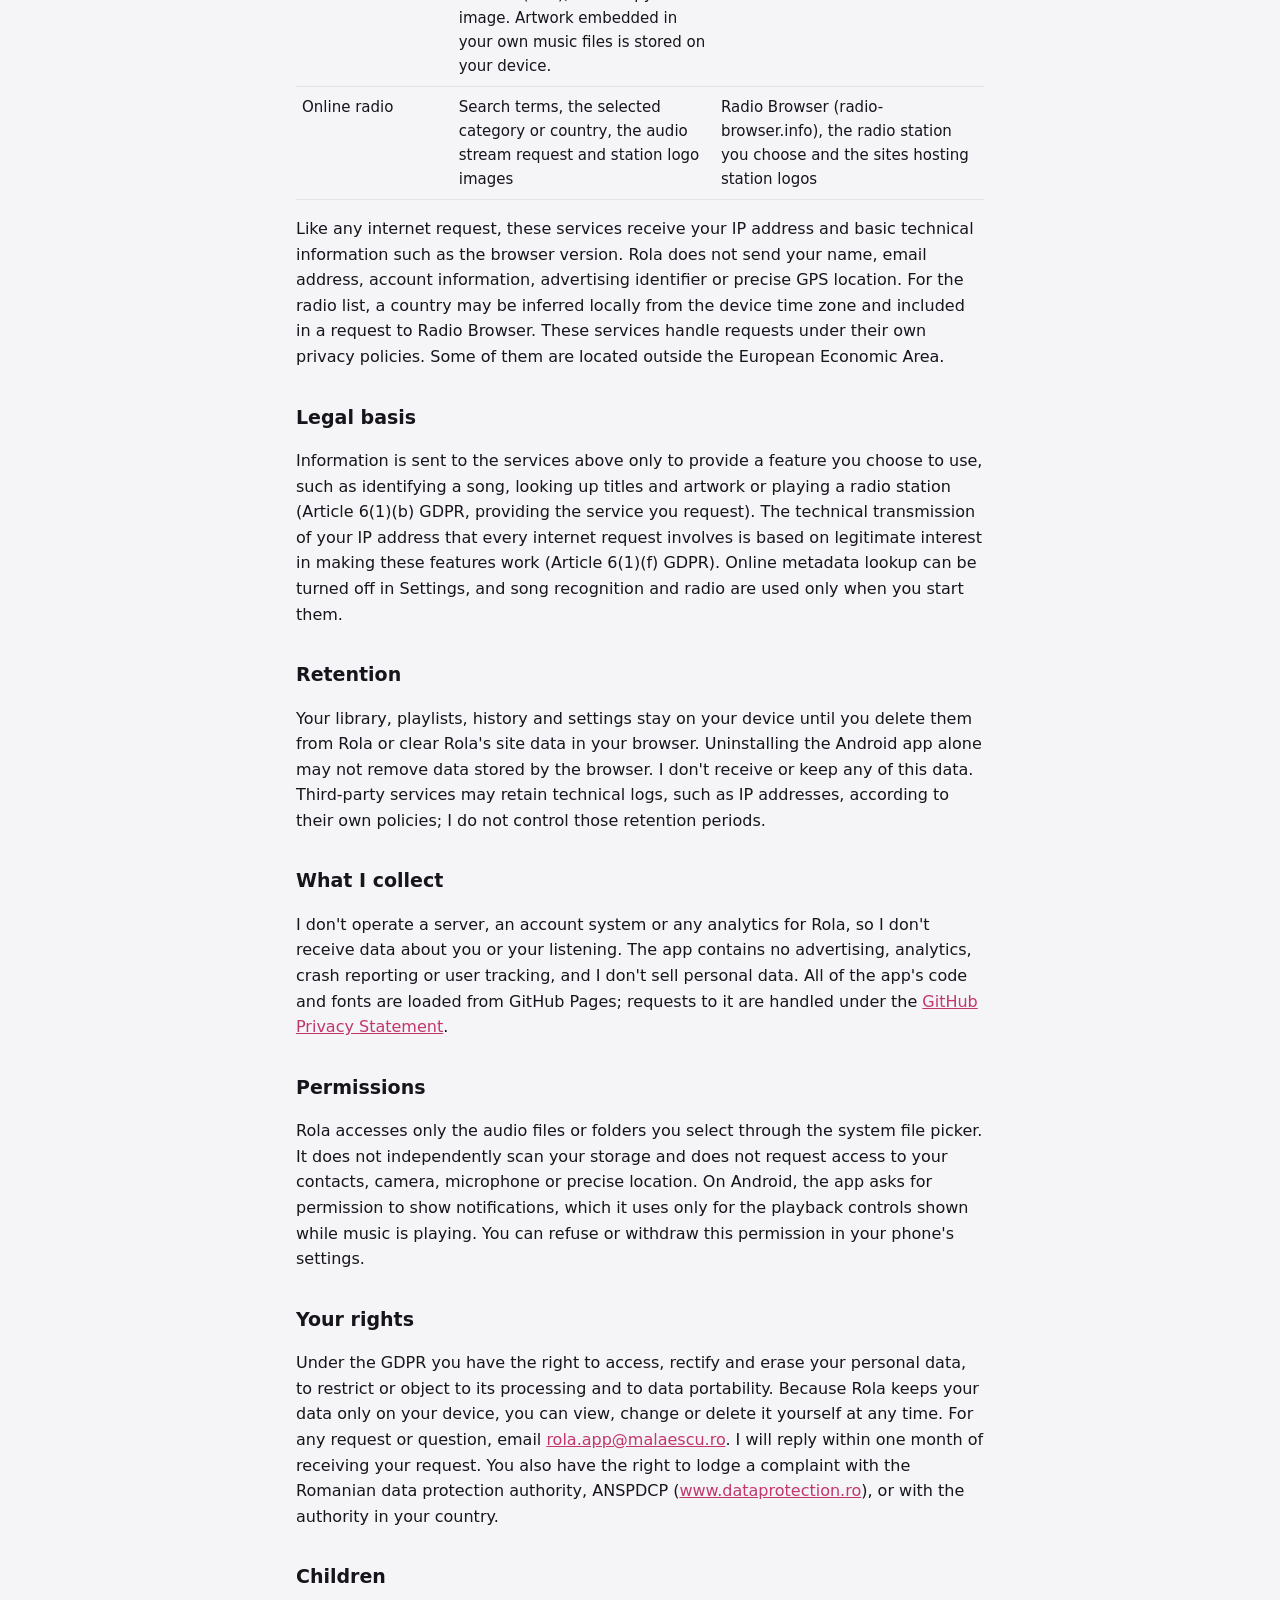
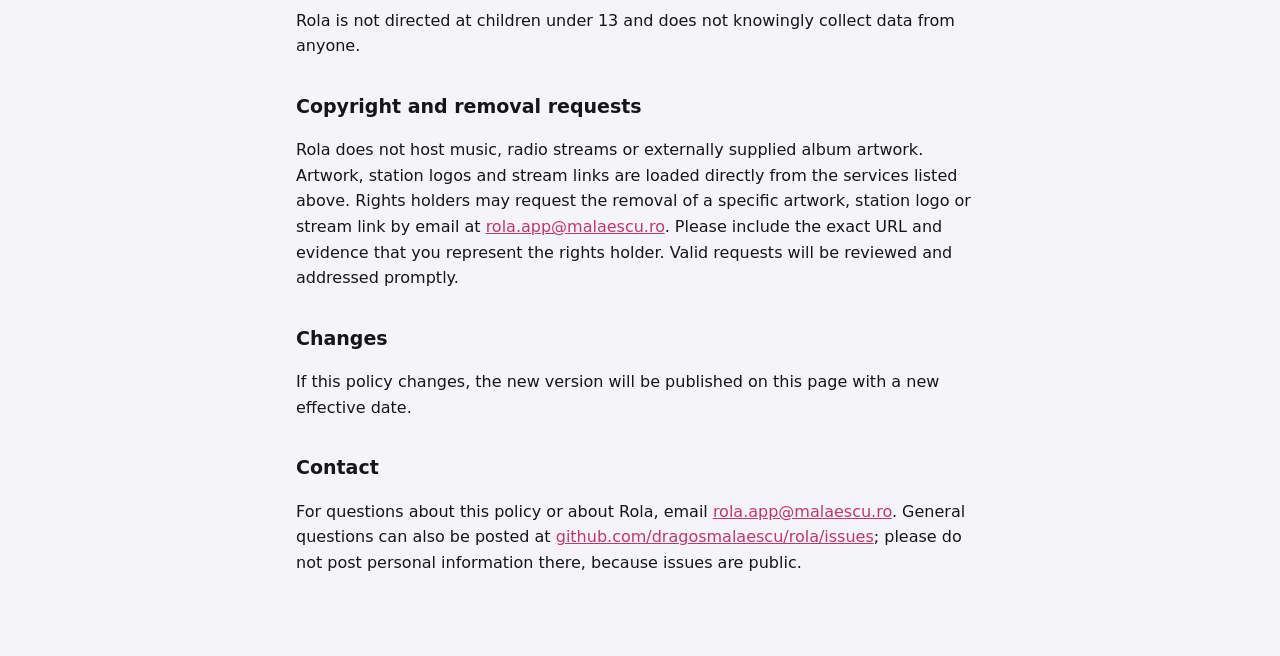
==== commit 6e6f2951: "Add files via upload" ====
--- a/privacy.html
+++ b/privacy.html
@@ -47,7 +47,7 @@
 <li>favorites, playlists, play counts and recently played items;</li>
 <li>equalizer settings, theme, language and other preferences.</li>
 </ul>
-<p>Rola does not upload your audio files or embedded artwork. When an online feature is enabled or used, limited information such as song title, artist, album name, an audio fingerprint, track duration or radio search terms may be sent to the services listed below. Uninstalling the app or clearing its data deletes the locally stored library and settings permanently. Rola does not provide a cloud backup.</p>
+<p>Rola does not upload your audio files or embedded artwork. When an online feature is enabled or used, limited information such as song title, artist, album name, an audio fingerprint, track duration or radio search terms may be sent to the services listed below. Deleting the library from Rola or clearing the site data deletes the locally stored library and settings permanently. On Android, uninstalling the TWA wrapper may not delete data stored by the browser, so you should also clear Rola's site data from the browser settings. Rola does not provide a cloud backup.</p>
 
 <h2>What goes online, and to whom</h2>
 <table>
@@ -63,7 +63,7 @@
 <p>Information is sent to the services above only to provide a feature you choose to use, such as identifying a song, looking up titles and artwork or playing a radio station (Article 6(1)(b) GDPR, providing the service you request). The technical transmission of your IP address that every internet request involves is based on legitimate interest in making these features work (Article 6(1)(f) GDPR). Online metadata lookup can be turned off in Settings, and song recognition and radio are used only when you start them.</p>
 
 <h2>Retention</h2>
-<p>Your library, playlists, history and settings stay on your device until you delete them (Settings → Delete library), clear the app or site data, or uninstall the app. I don't receive or keep any of this data. Third-party services may keep technical logs, such as IP addresses, for the periods set in their own policies; I have no control over those logs.</p>
+<p>Your library, playlists, history and settings stay on your device until you delete them from Rola or clear Rola's site data in your browser. Uninstalling the Android app alone may not remove data stored by the browser. I don't receive or keep any of this data. Third-party services may retain technical logs, such as IP addresses, according to their own policies; I do not control those retention periods.</p>
 
 <h2>What I collect</h2>
 <p>I don't operate a server, an account system or any analytics for Rola, so I don't receive data about you or your listening. The app contains no advertising, analytics, crash reporting or user tracking, and I don't sell personal data. All of the app's code and fonts are loaded from GitHub Pages; requests to it are handled under the <a href="https://docs.github.com/en/site-policy/privacy-policies/github-general-privacy-statement">GitHub Privacy Statement</a>.</p>
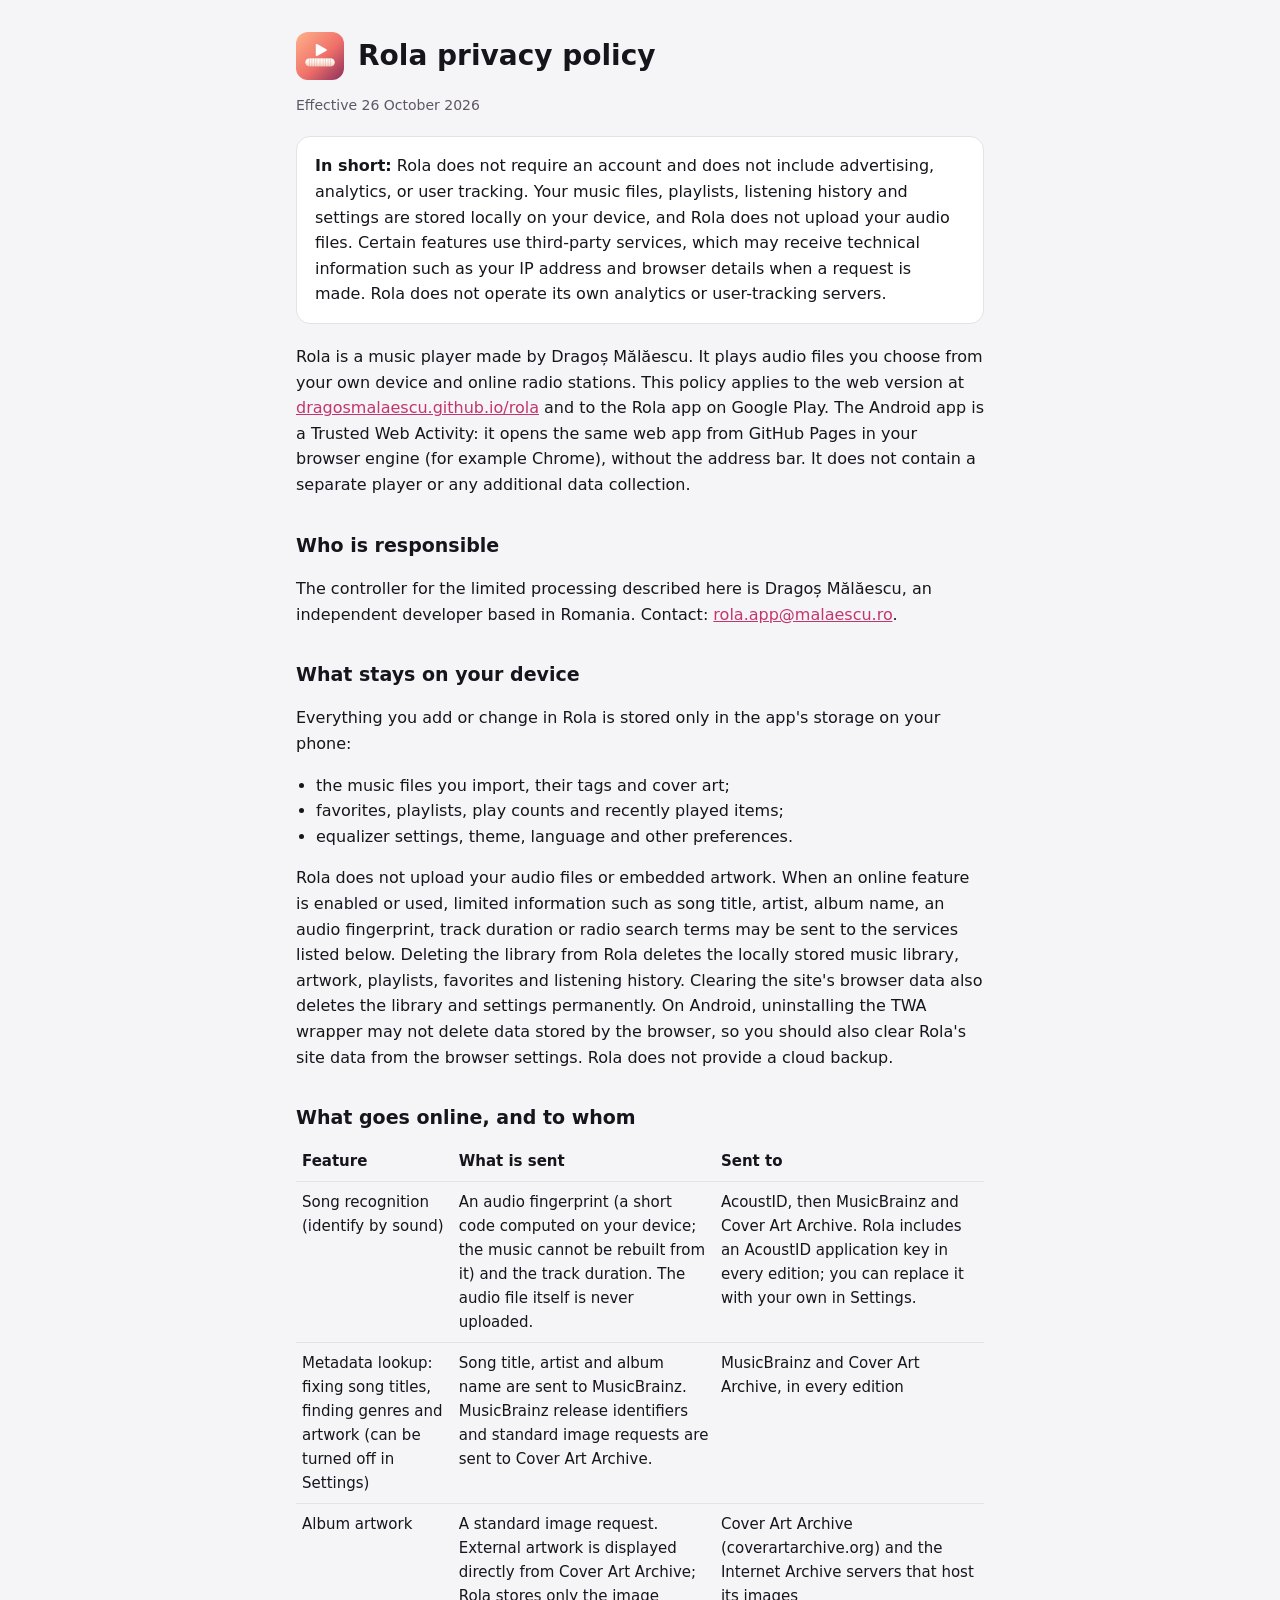
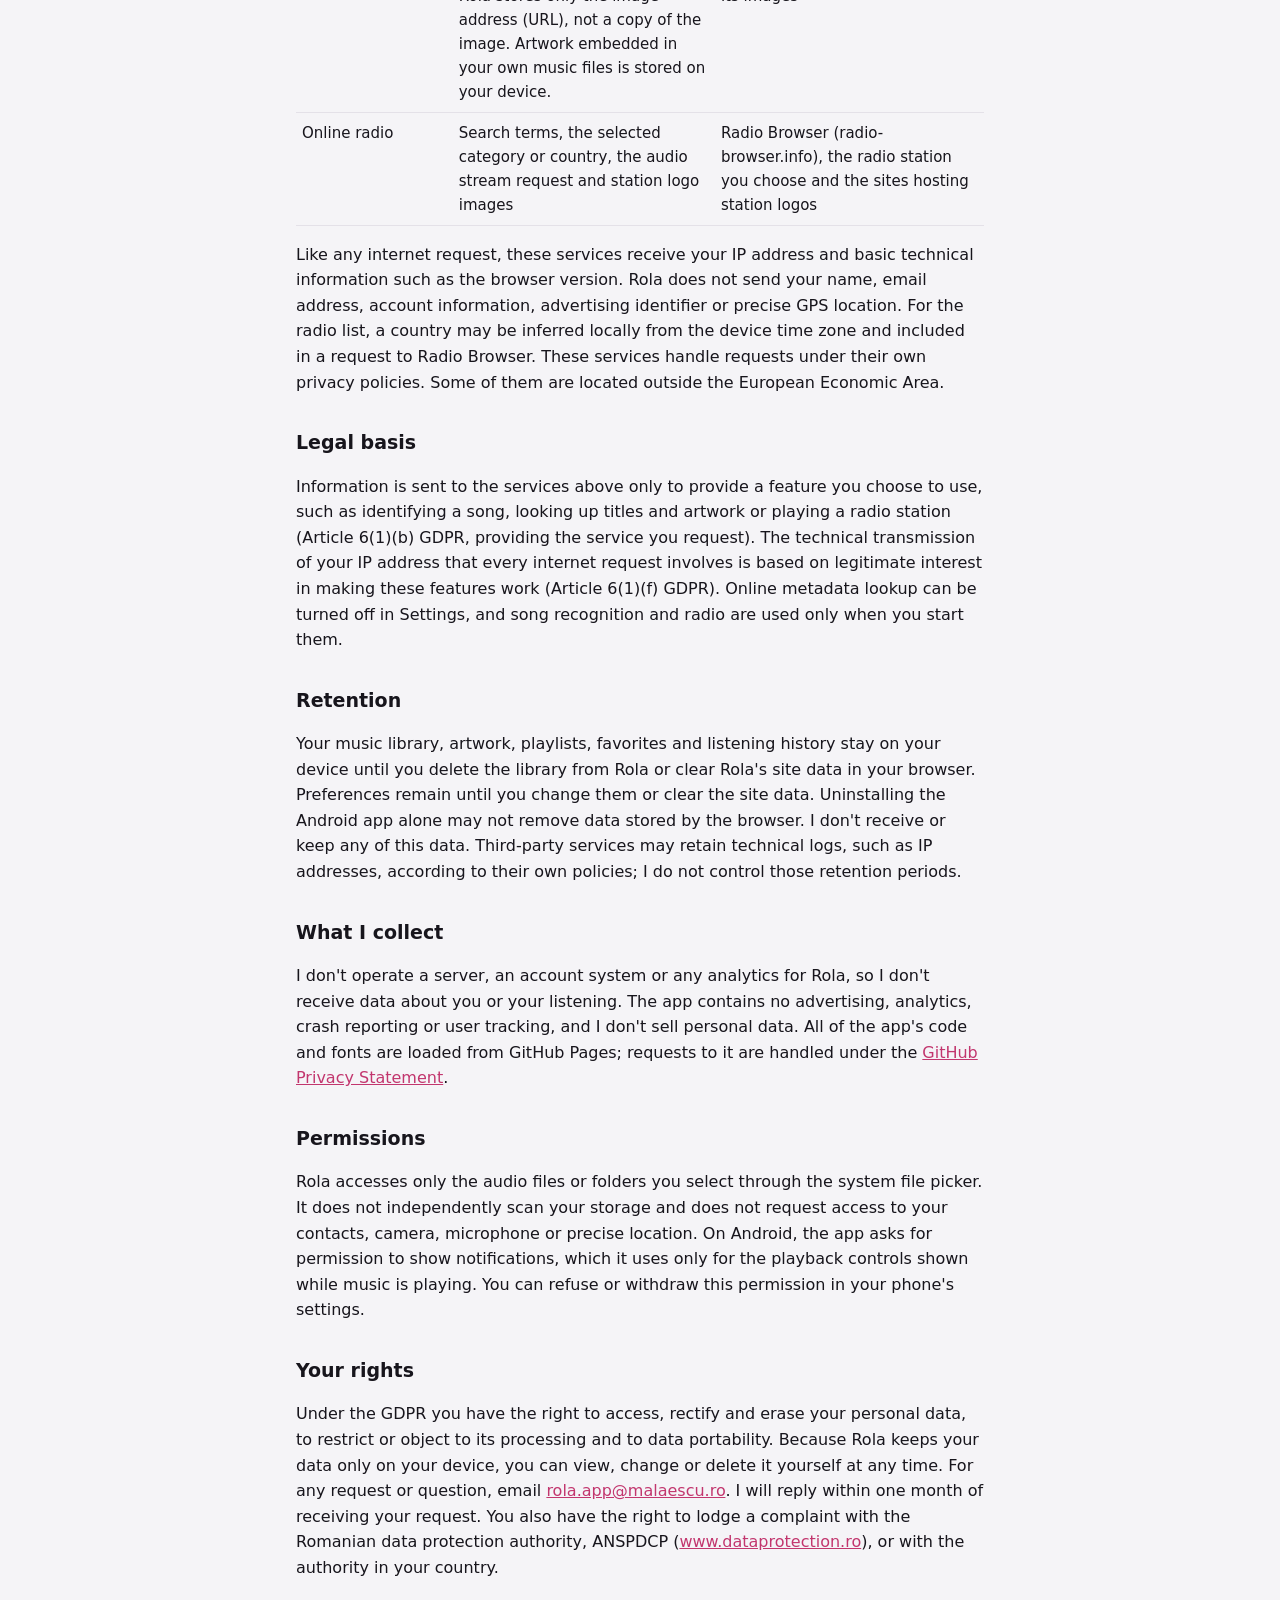
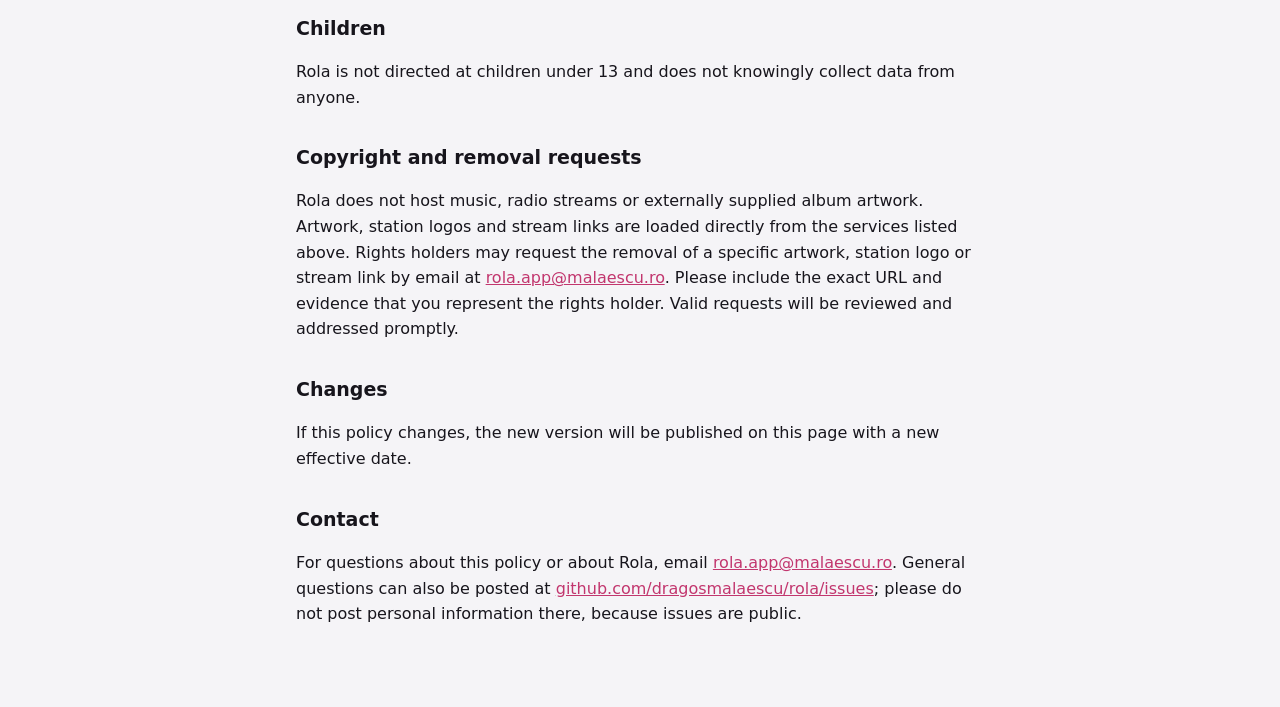
==== commit 270b2988: "Add files via upload" ====
--- a/privacy.html
+++ b/privacy.html
@@ -47,7 +47,7 @@
 <li>favorites, playlists, play counts and recently played items;</li>
 <li>equalizer settings, theme, language and other preferences.</li>
 </ul>
-<p>Rola does not upload your audio files or embedded artwork. When an online feature is enabled or used, limited information such as song title, artist, album name, an audio fingerprint, track duration or radio search terms may be sent to the services listed below. Deleting the library from Rola or clearing the site data deletes the locally stored library and settings permanently. On Android, uninstalling the TWA wrapper may not delete data stored by the browser, so you should also clear Rola's site data from the browser settings. Rola does not provide a cloud backup.</p>
+<p>Rola does not upload your audio files or embedded artwork. When an online feature is enabled or used, limited information such as song title, artist, album name, an audio fingerprint, track duration or radio search terms may be sent to the services listed below. Deleting the library from Rola deletes the locally stored music library, artwork, playlists, favorites and listening history. Clearing the site's browser data also deletes the library and settings permanently. On Android, uninstalling the TWA wrapper may not delete data stored by the browser, so you should also clear Rola's site data from the browser settings. Rola does not provide a cloud backup.</p>
 
 <h2>What goes online, and to whom</h2>
 <table>
@@ -63,7 +63,7 @@
 <p>Information is sent to the services above only to provide a feature you choose to use, such as identifying a song, looking up titles and artwork or playing a radio station (Article 6(1)(b) GDPR, providing the service you request). The technical transmission of your IP address that every internet request involves is based on legitimate interest in making these features work (Article 6(1)(f) GDPR). Online metadata lookup can be turned off in Settings, and song recognition and radio are used only when you start them.</p>
 
 <h2>Retention</h2>
-<p>Your library, playlists, history and settings stay on your device until you delete them from Rola or clear Rola's site data in your browser. Uninstalling the Android app alone may not remove data stored by the browser. I don't receive or keep any of this data. Third-party services may retain technical logs, such as IP addresses, according to their own policies; I do not control those retention periods.</p>
+<p>Your music library, artwork, playlists, favorites and listening history stay on your device until you delete the library from Rola or clear Rola's site data in your browser. Preferences remain until you change them or clear the site data. Uninstalling the Android app alone may not remove data stored by the browser. I don't receive or keep any of this data. Third-party services may retain technical logs, such as IP addresses, according to their own policies; I do not control those retention periods.</p>
 
 <h2>What I collect</h2>
 <p>I don't operate a server, an account system or any analytics for Rola, so I don't receive data about you or your listening. The app contains no advertising, analytics, crash reporting or user tracking, and I don't sell personal data. All of the app's code and fonts are loaded from GitHub Pages; requests to it are handled under the <a href="https://docs.github.com/en/site-policy/privacy-policies/github-general-privacy-statement">GitHub Privacy Statement</a>.</p>
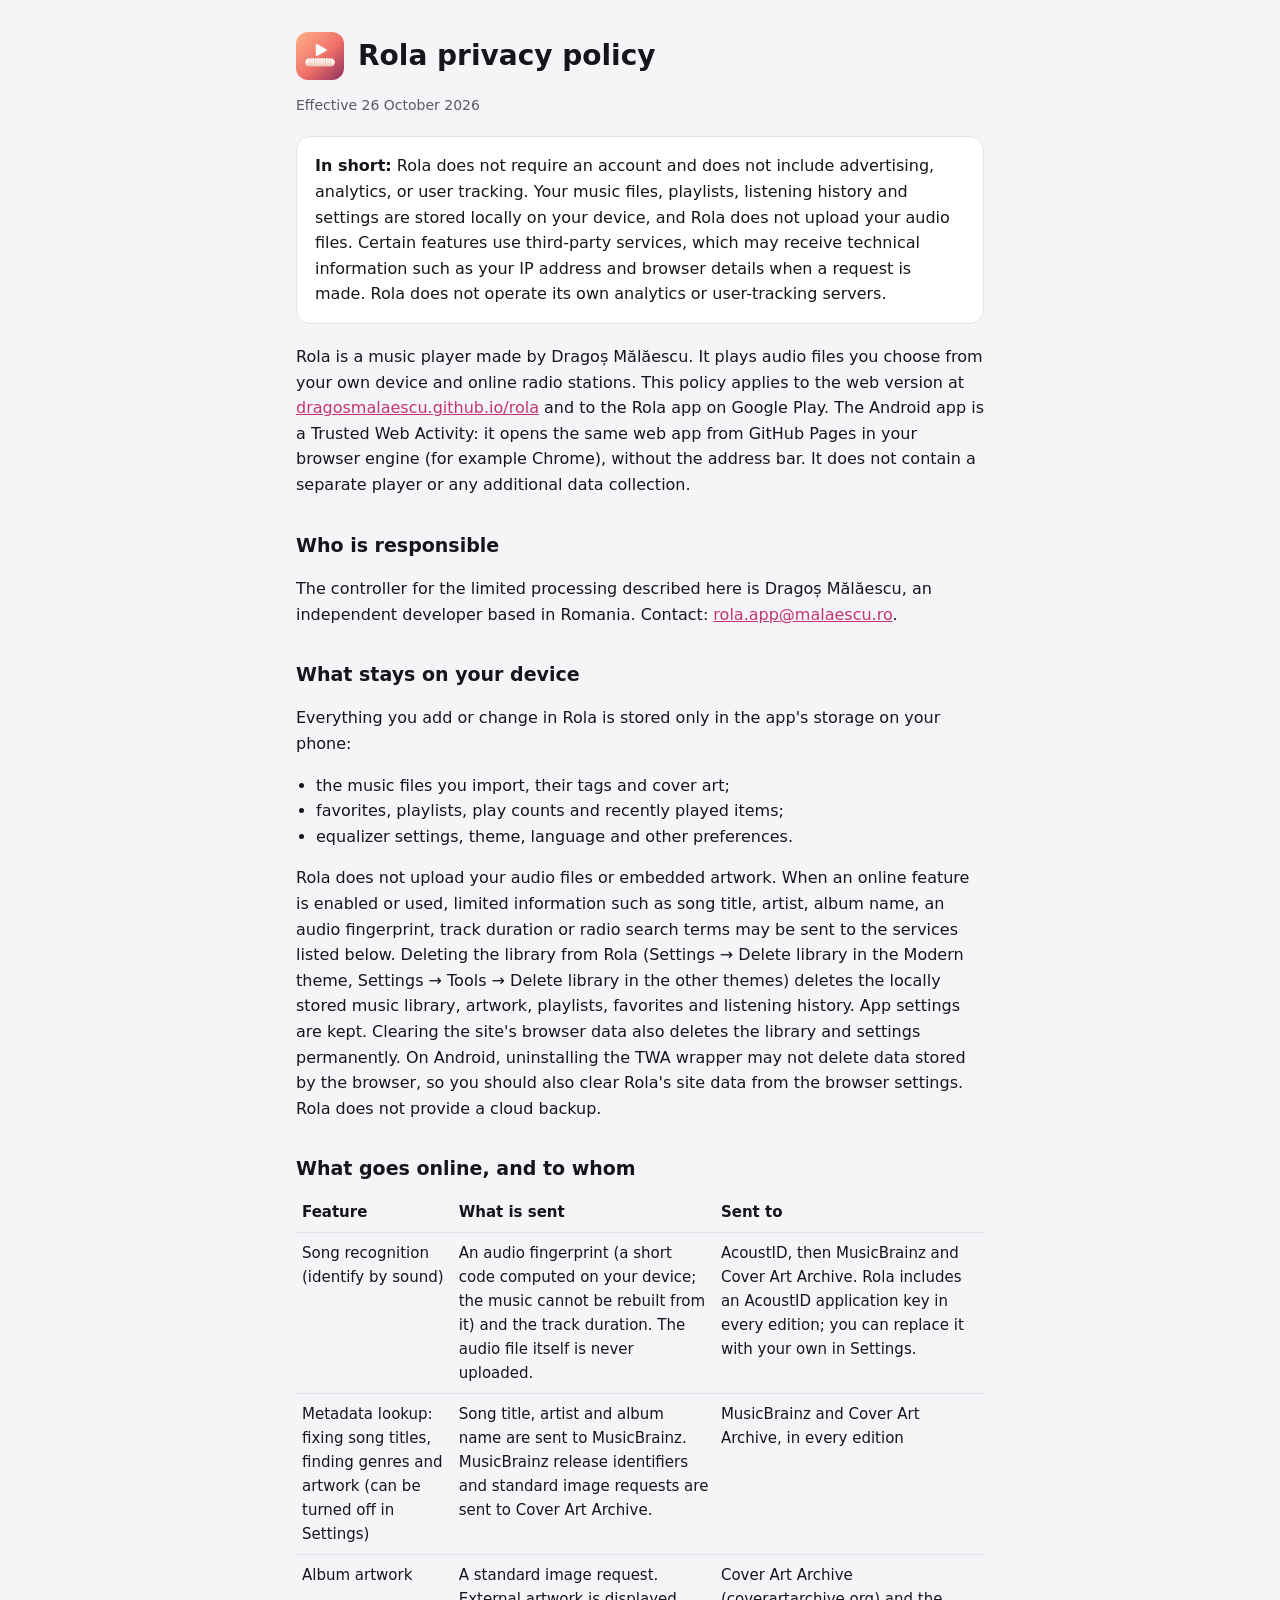
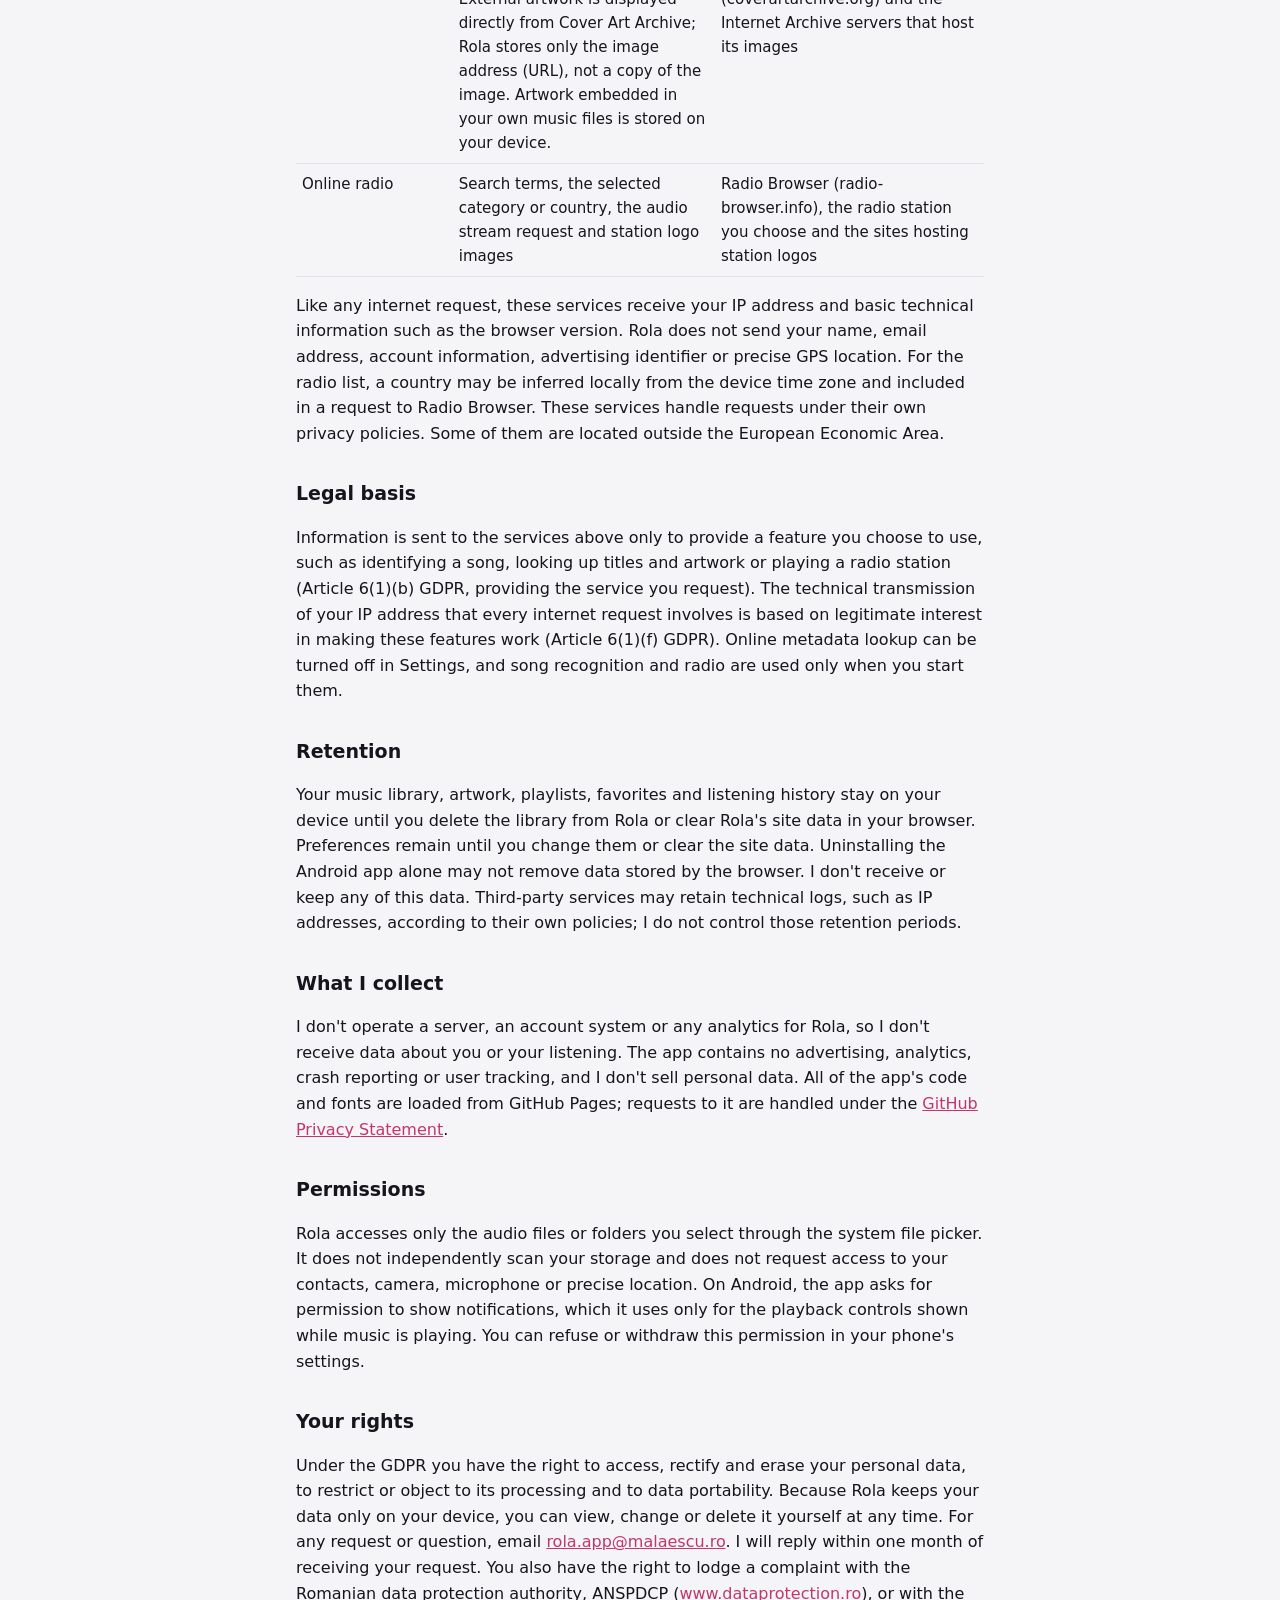
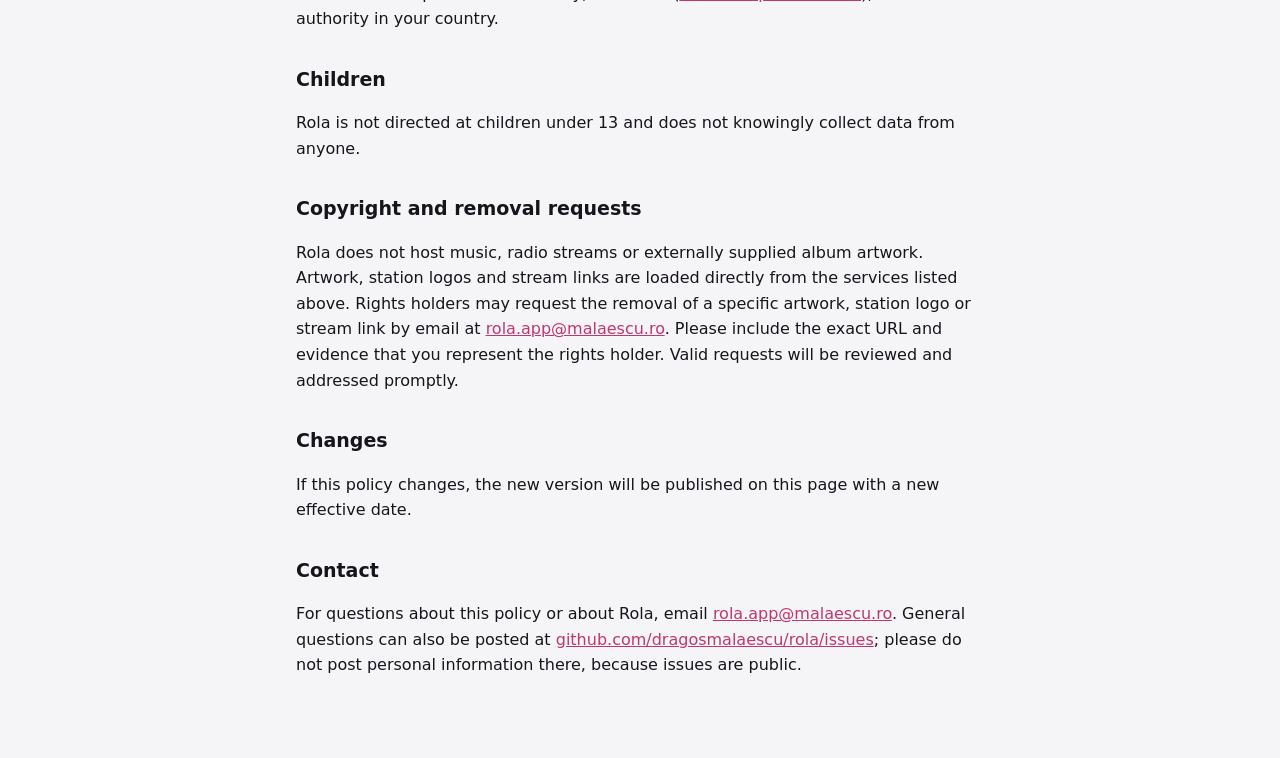
==== commit 04d3f9ab: "Add files via upload" ====
--- a/privacy.html
+++ b/privacy.html
@@ -47,7 +47,7 @@
 <li>favorites, playlists, play counts and recently played items;</li>
 <li>equalizer settings, theme, language and other preferences.</li>
 </ul>
-<p>Rola does not upload your audio files or embedded artwork. When an online feature is enabled or used, limited information such as song title, artist, album name, an audio fingerprint, track duration or radio search terms may be sent to the services listed below. Deleting the library from Rola deletes the locally stored music library, artwork, playlists, favorites and listening history. Clearing the site's browser data also deletes the library and settings permanently. On Android, uninstalling the TWA wrapper may not delete data stored by the browser, so you should also clear Rola's site data from the browser settings. Rola does not provide a cloud backup.</p>
+<p>Rola does not upload your audio files or embedded artwork. When an online feature is enabled or used, limited information such as song title, artist, album name, an audio fingerprint, track duration or radio search terms may be sent to the services listed below. Deleting the library from Rola (Settings → Delete library in the Modern theme, Settings → Tools → Delete library in the other themes) deletes the locally stored music library, artwork, playlists, favorites and listening history. App settings are kept. Clearing the site's browser data also deletes the library and settings permanently. On Android, uninstalling the TWA wrapper may not delete data stored by the browser, so you should also clear Rola's site data from the browser settings. Rola does not provide a cloud backup.</p>
 
 <h2>What goes online, and to whom</h2>
 <table>
